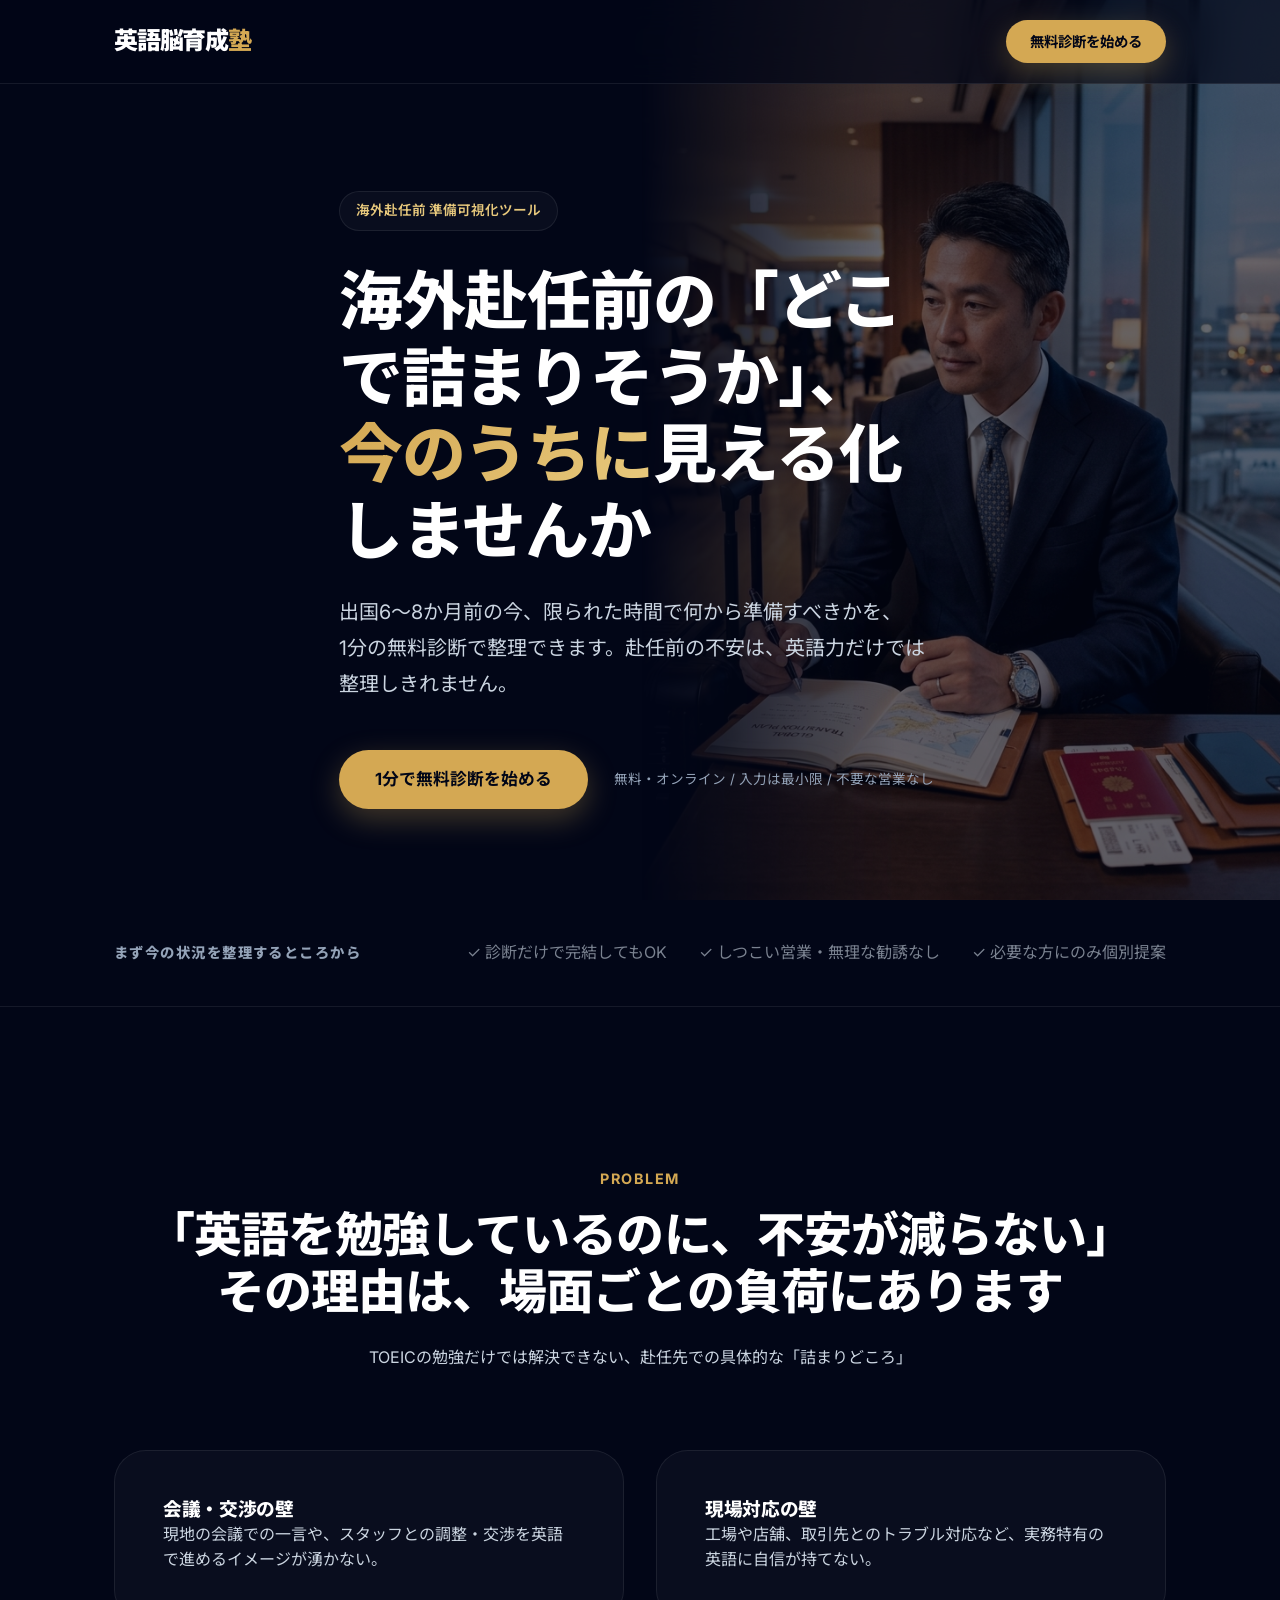
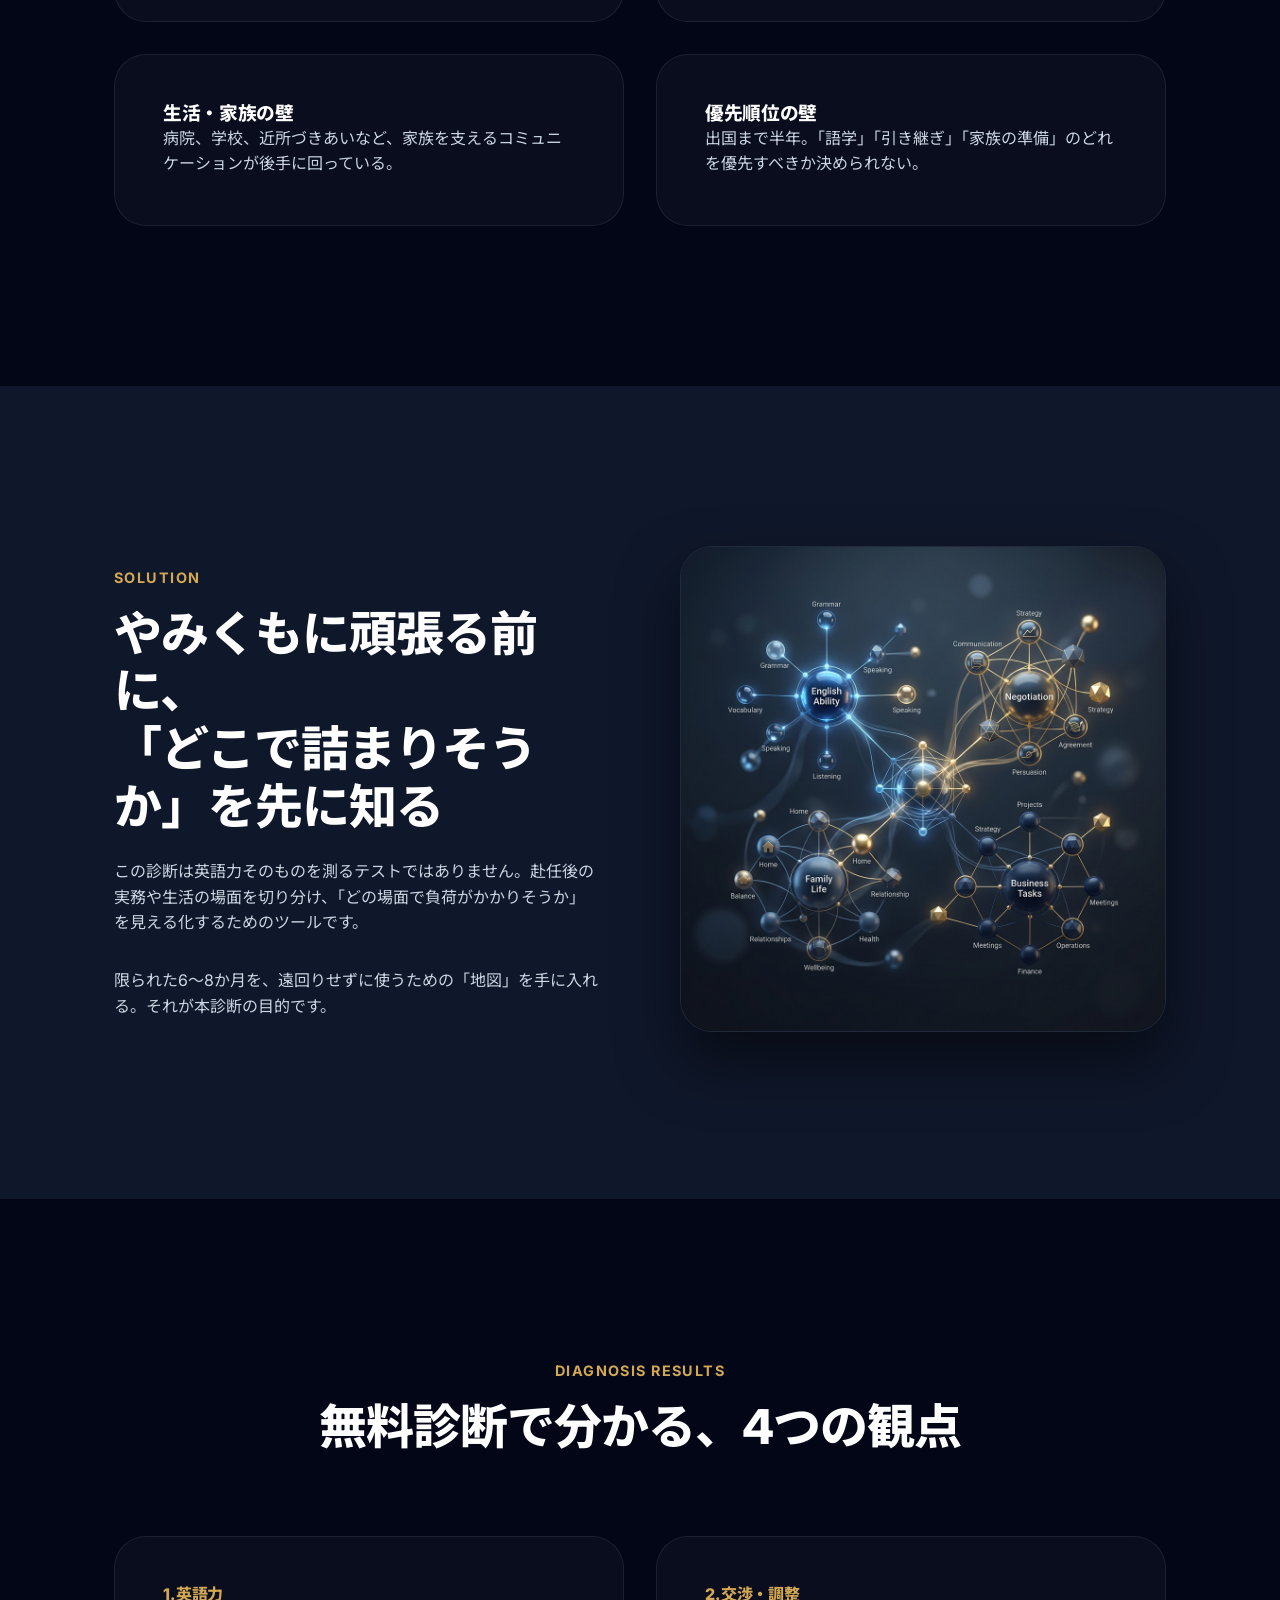
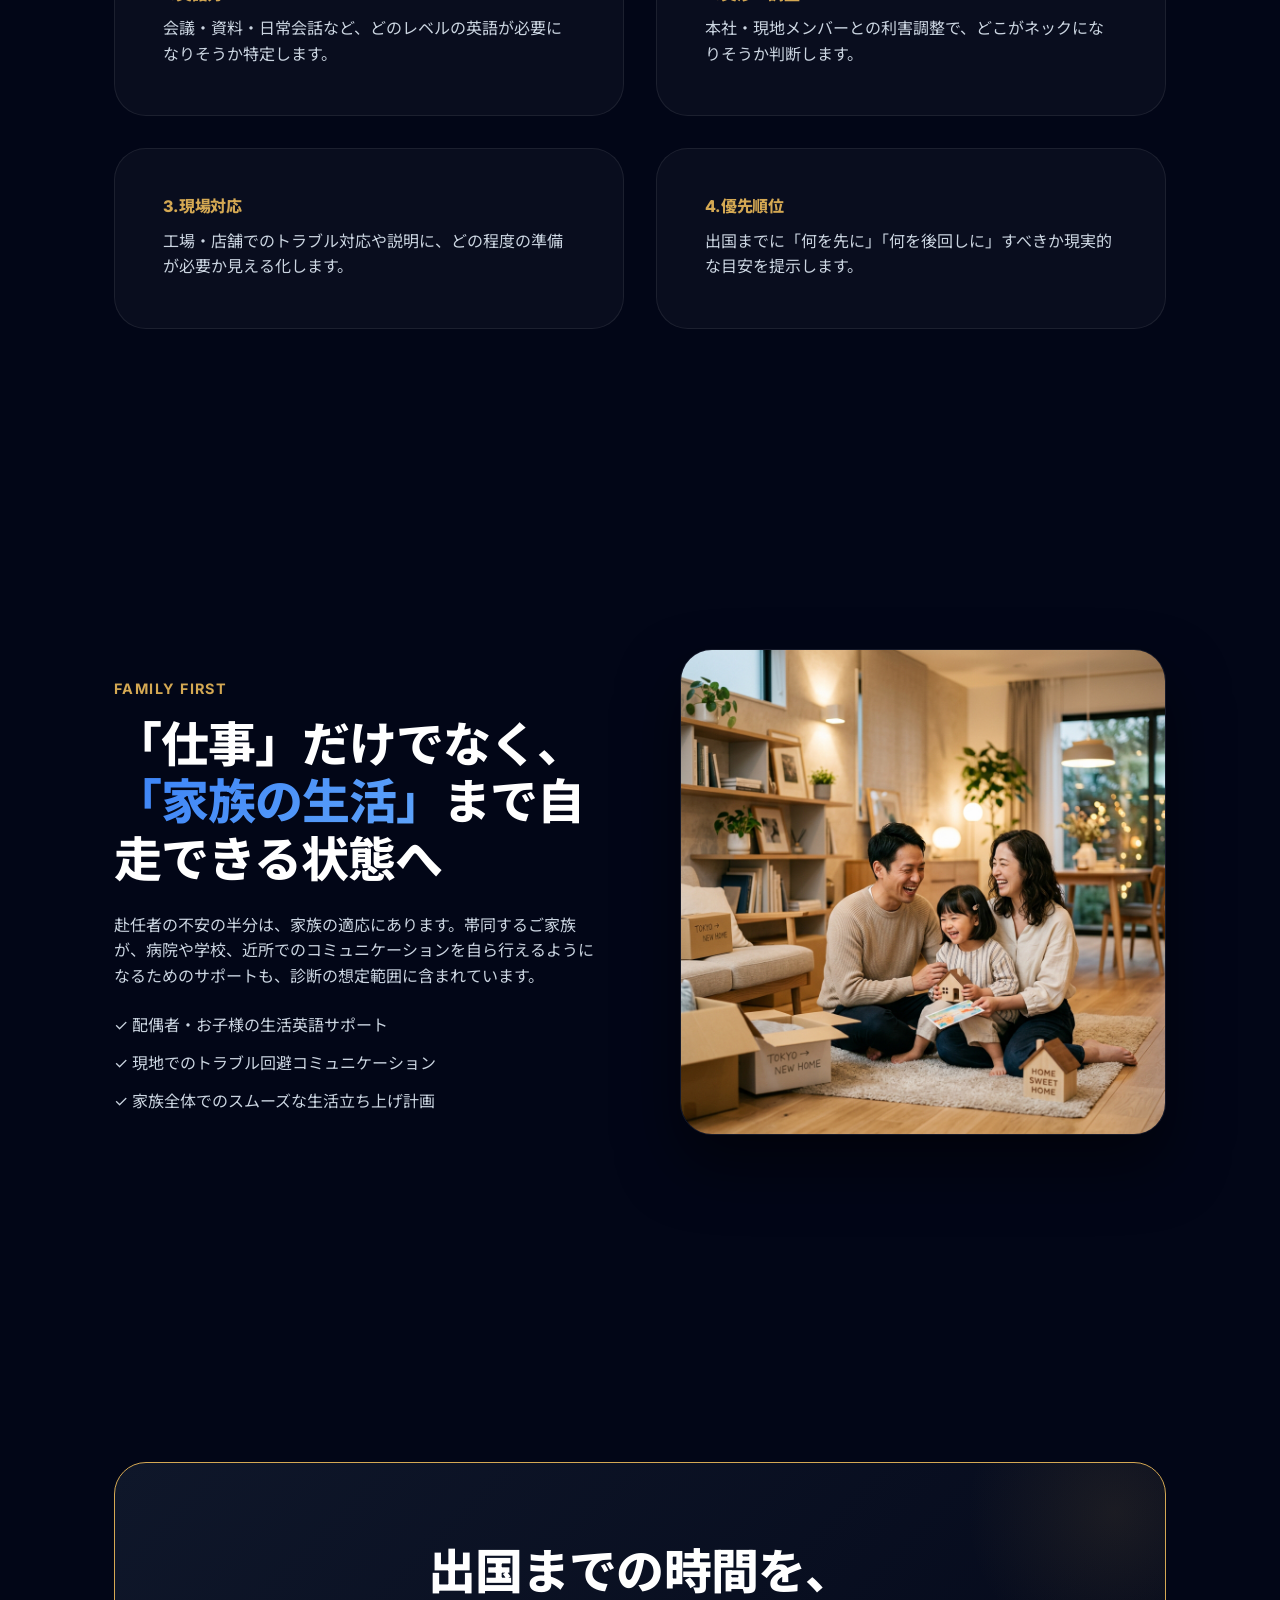
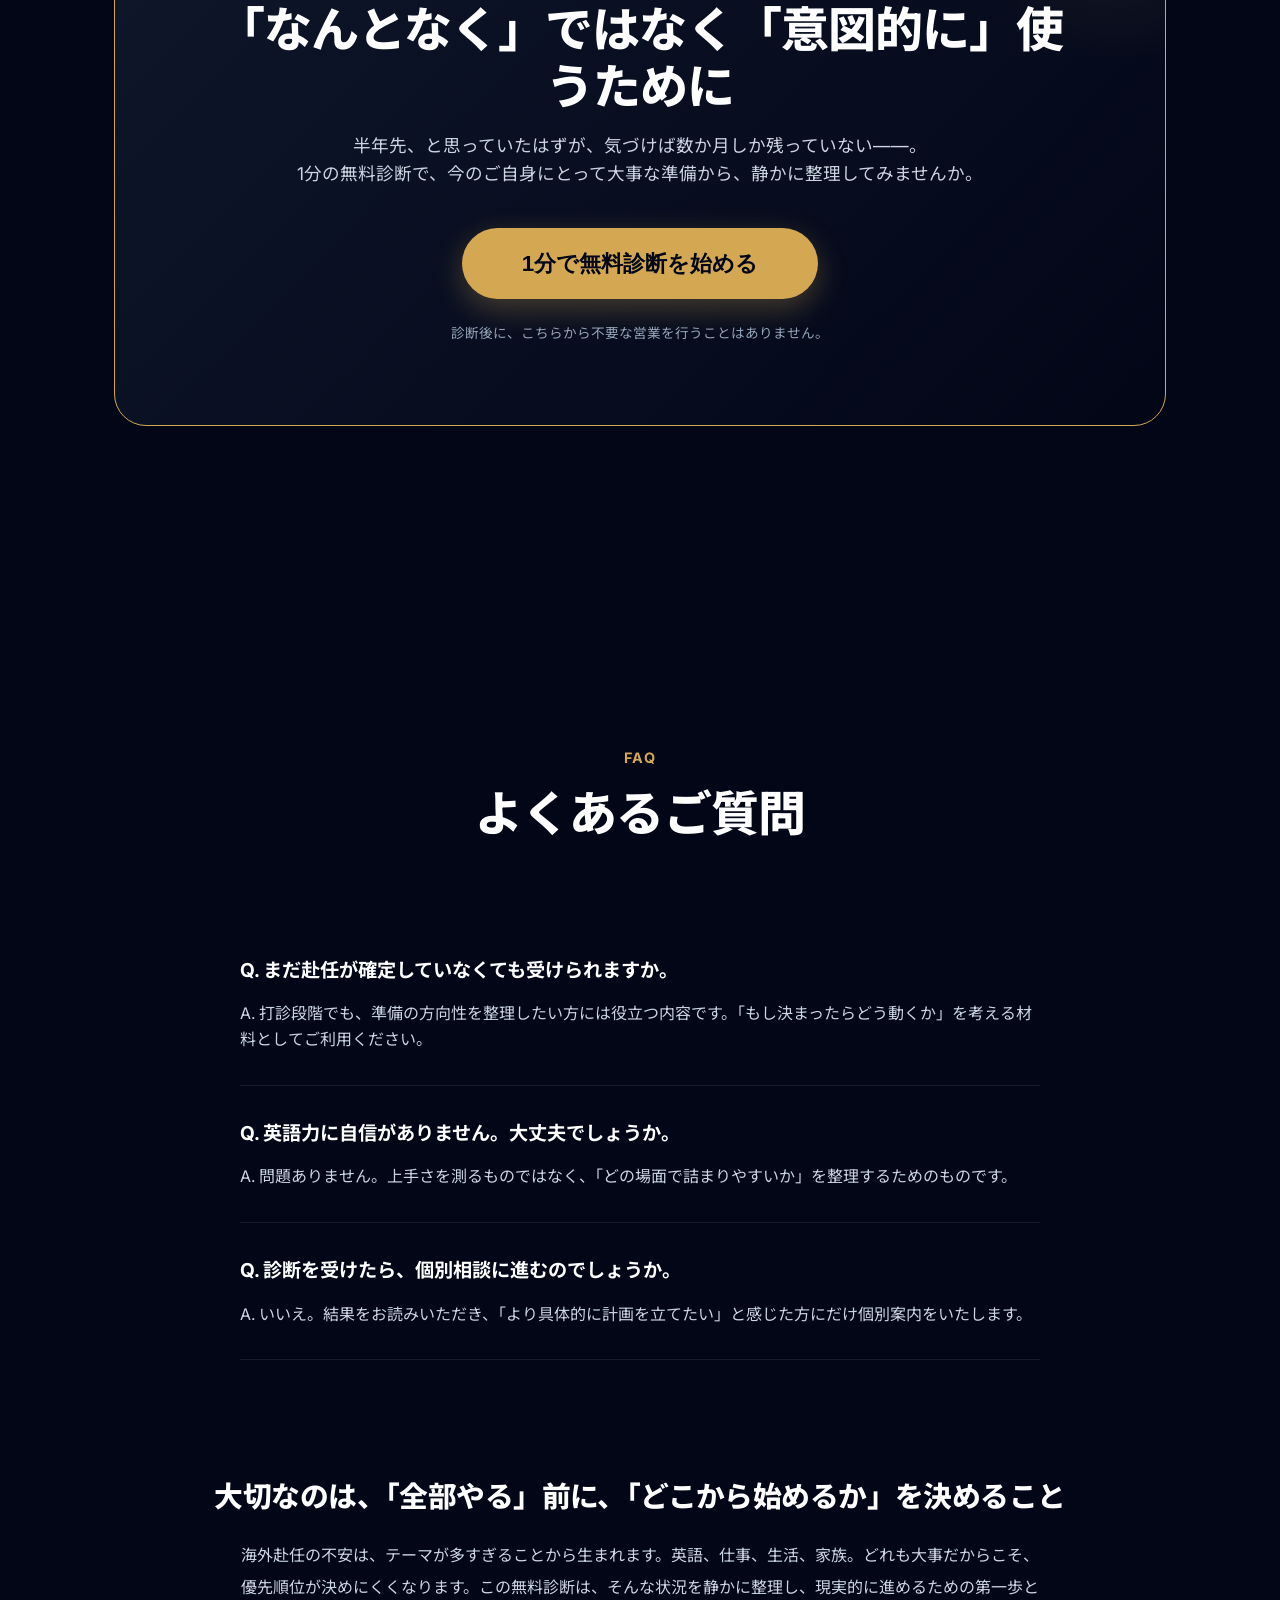
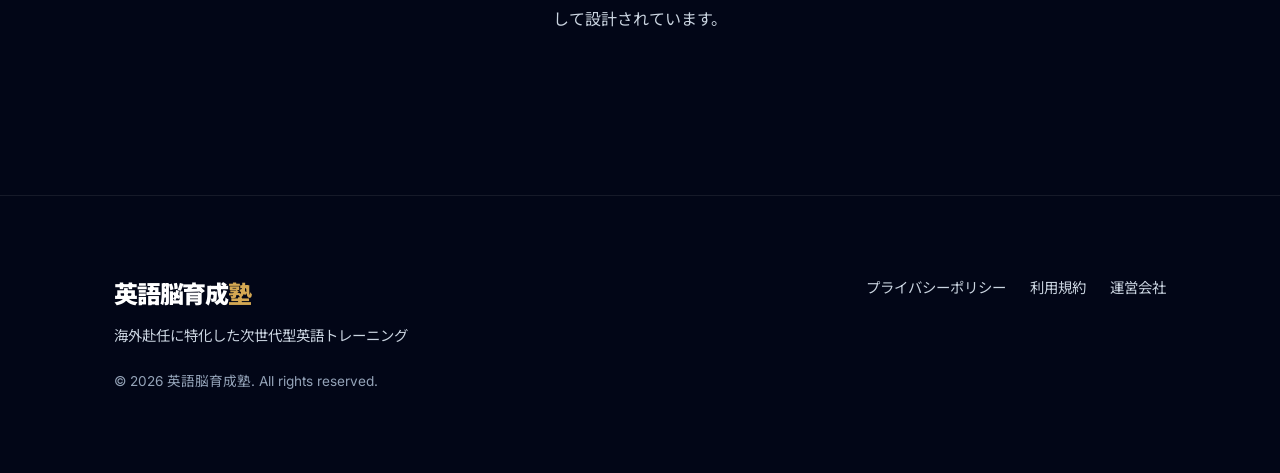
==== index.html @ 9801efca "v4.1.0: GAS URL更新 (index.html) — 2026-04-25" ====
<!DOCTYPE html>
<html lang="ja">
<head>
  <meta charset="UTF-8">
  <meta name="viewport" content="width=device-width, initial-scale=1.0">
  <title>海外赴任の「どこで詰まりそうか」を可視化する1分無料診断 | 英語脳育成塾</title>
  <meta name="description" content="海外赴任が決まったビジネスパーソンへ。出国6〜8か月前の今、限られた時間で何から準備すべきかを1分の無料診断で整理。英語力だけでなく、交渉・調整・現地生活の負荷を見える化。">
  <link rel="stylesheet" href="css/style.css">
  <link rel="icon" href="favicon.ico">

  <!-- reCAPTCHA Enterprise（Site key をここに入れる） -->
  <script src="https://www.google.com/recaptcha/enterprise.js?render=6Leu6cAsAAAAAHXDwif8T25Hd37y4_gokyMW6dgt"></script>
</head>
<body>

  <!-- Navigation -->
  <header>
    <div class="container nav-content">
      <a href="#" class="logo">英語脳育成<span>塾</span></a>
      <nav>
        <a href="#diagnosis" class="btn btn-primary" style="padding: 10px 24px; font-size: 0.9rem;">無料診断を始める</a>
      </nav>
    </div>
  </header>

  <!-- Hero Section -->
  <section class="hero">
    <div class="container hero-content animate-in">
      <span class="hero-badge">海外赴任前 準備可視化ツール</span>
      <h1 class="hero-title">
        海外赴任前の「どこで詰まりそうか」、<br>
        <span class="text-gradient">今のうちに</span>見える化しませんか
      </h1>
      <p class="hero-description">
        出国6〜8か月前の今、限られた時間で何から準備すべきかを、<br>
        1分の無料診断で整理できます。赴任前の不安は、英語力だけでは整理しきれません。
      </p>
      <div class="hero-cta">
        <a href="#diagnosis" class="btn btn-primary">1分で無料診断を始める</a>
        <span style="font-size: 0.85rem; color: var(--text-muted); margin-left: 10px;">
          無料・オンライン / 入力は最小限 / 不要な営業なし
        </span>
      </div>
    </div>
    <div class="hero-bg">
      <img src="img/hero-overseas.png" alt="海外赴任に備えるビジネスパーソン">
    </div>
  </section>

  <!-- Section: Trust -->
  <section class="trust animate-in" style="animation-delay: 0.4s;">
    <div class="container trust-inner">
      <h2 class="trust-title">まず今の状況を整理するところから</h2>
      <div class="trust-badges">
        <p>✓ 診断だけで完結してもOK</p>
        <p>✓ しつこい営業・無理な勧誘なし</p>
        <p>✓ 必要な方にのみ個別提案</p>
      </div>
    </div>
  </section>

  <!-- Section: Problems -->
  <section class="section" id="problem">
    <div class="container">
      <div class="section-header animate-in">
        <span class="section-label">Problem</span>
        <h2 class="section-title-large">「英語を勉強しているのに、不安が減らない」<br>その理由は、場面ごとの負荷にあります</h2>
        <p>TOEICの勉強だけでは解決できない、赴任先での具体的な「詰まりどころ」</p>
      </div>
      <div class="problem-grid">
        <div class="card animate-in">
          <h3>会議・交渉の壁</h3>
          <p>現地の会議での一言や、スタッフとの調整・交渉を英語で進めるイメージが湧かない。</p>
        </div>
        <div class="card animate-in" style="animation-delay: 0.1s;">
          <h3>現場対応の壁</h3>
          <p>工場や店舗、取引先とのトラブル対応など、実務特有の英語に自信が持てない。</p>
        </div>
        <div class="card animate-in" style="animation-delay: 0.2s;">
          <h3>生活・家族の壁</h3>
          <p>病院、学校、近所づきあいなど、家族を支えるコミュニケーションが後手に回っている。</p>
        </div>
        <div class="card animate-in" style="animation-delay: 0.3s;">
          <h3>優先順位の壁</h3>
          <p>出国まで半年。「語学」「引き継ぎ」「家族の準備」のどれを優先すべきか決められない。</p>
        </div>
      </div>
    </div>
  </section>

  <!-- Section: Solution -->
  <section class="section" style="background: var(--bg-secondary);">
    <div class="container feature-block">
      <div class="animate-in">
        <span class="section-label">Solution</span>
        <h2 class="section-title-large">やみくもに頑張る前に、<br>「どこで詰まりそうか」を先に知る</h2>
        <p style="margin-bottom: 32px;">
          この診断は英語力そのものを測るテストではありません。赴任後の実務や生活の場面を切り分け、「どの場面で負荷がかかりそうか」を見える化するためのツールです。
        </p>
        <p>
          限られた6〜8か月を、遠回りせずに使うための「地図」を手に入れる。それが本診断の目的です。
        </p>
      </div>
      <div class="feature-image animate-in">
        <img src="img/diagnosis-map.png" alt="準備の優先順位を可視化するマップ">
      </div>
    </div>
  </section>

  <!-- Section: Diagnosis Results Info -->
  <section class="section">
    <div class="container" style="text-align: center;">
      <div class="section-header">
        <span class="section-label">Diagnosis Results</span>
        <h2 class="section-title-large">無料診断で分かる、4つの観点</h2>
      </div>
      <div class="problem-grid" style="text-align: left;">
        <div class="card">
          <h4 style="color: var(--accent-gold); margin-bottom: 12px;">1. 英語力</h4>
          <p>会議・資料・日常会話など、どのレベルの英語が必要になりそうか特定します。</p>
        </div>
        <div class="card">
          <h4 style="color: var(--accent-gold); margin-bottom: 12px;">2. 交渉・調整</h4>
          <p>本社・現地メンバーとの利害調整で、どこがネックになりそうか判断します。</p>
        </div>
        <div class="card">
          <h4 style="color: var(--accent-gold); margin-bottom: 12px;">3. 現場対応</h4>
          <p>工場・店舗でのトラブル対応や説明に、どの程度の準備が必要か見える化します。</p>
        </div>
        <div class="card">
          <h4 style="color: var(--accent-gold); margin-bottom: 12px;">4. 優先順位</h4>
          <p>出国までに「何を先に」「何を後回しに」すべきか現実的な目安を提示します。</p>
        </div>
      </div>
    </div>
  </section>

  <!-- Section: Family Support -->
  <section class="section">
    <div class="container feature-block">
      <div class="feature-image animate-in" style="order: 2;">
        <img src="img/family-transition.png" alt="家族の生活立ち上げ支援">
      </div>
      <div class="animate-in" style="order: 1;">
        <span class="section-label">Family First</span>
        <h2 class="section-title-large">「仕事」だけでなく、<br><span class="text-blue-gradient">「家族の生活」</span>まで自走できる状態へ</h2>
        <p style="margin-bottom: 24px;">
          赴任者の不安の半分は、家族の適応にあります。帯同するご家族が、病院や学校、近所でのコミュニケーションを自ら行えるようになるためのサポートも、診断の想定範囲に含まれています。
        </p>
        <ul style="color: var(--text-secondary);">
          <li style="margin-bottom: 12px;">✓ 配偶者・お子様の生活英語サポート</li>
          <li style="margin-bottom: 12px;">✓ 現地でのトラブル回避コミュニケーション</li>
          <li>✓ 家族全体でのスムーズな生活立ち上げ計画</li>
        </ul>
      </div>
    </div>
  </section>

  <!-- Section: Interactive Teaser / Final CTA -->
  <section class="section" id="diagnosis">
    <div class="container">
      <div class="diagnosis-teaser animate-in">
        <h2 class="section-title-large" style="margin-bottom: 16px;">出国までの時間を、<br>「なんとなく」ではなく「意図的に」使うために</h2>
        <p style="font-size: 1.1rem; margin-bottom: 40px;">
          半年先、と思っていたはずが、気づけば数か月しか残っていない——。<br>
          1分の無料診断で、今のご自身にとって大事な準備から、静かに整理してみませんか。
        </p>
        <div id="diagnosis-quiz-container">
          <button id="start-diagnosis-btn" class="btn btn-primary btn-lg" style="font-size: 1.4rem; padding: 20px 60px;">1分で無料診断を始める</button>
        </div>
        <p style="margin-top: 24px; font-size: 0.85rem; color: var(--text-muted);">
          診断後に、こちらから不要な営業を行うことはありません。
        </p>
      </div>
    </div>
  </section>

  <!-- Section: FAQ & Mission -->
  <section class="section">
    <div class="container">
      <div class="section-header">
        <span class="section-label">FAQ</span>
        <h2 class="section-title-large">よくあるご質問</h2>
      </div>
      <div class="faq-list">
        <div class="faq-item">
          <div class="faq-question">Q. まだ赴任が確定していなくても受けられますか。</div>
          <p>A. 打診段階でも、準備の方向性を整理したい方には役立つ内容です。「もし決まったらどう動くか」を考える材料としてご利用ください。</p>
        </div>
        <div class="faq-item">
          <div class="faq-question">Q. 英語力に自信がありません。大丈夫でしょうか。</div>
          <p>A. 問題ありません。上手さを測るものではなく、「どの場面で詰まりやすいか」を整理するためのものです。</p>
        </div>
        <div class="faq-item">
          <div class="faq-question">Q. 診断を受けたら、個別相談に進むのでしょうか。</div>
          <p>A. いいえ。結果をお読みいただき、「より具体的に計画を立てたい」と感じた方にだけ個別案内をいたします。</p>
        </div>
      </div>

      <div style="margin-top: 120px; text-align: center;" class="animate-in">
        <h3 style="font-size: 1.8rem; margin-bottom: 24px;">大切なのは、「全部やる」前に、「どこから始めるか」を決めること</h3>
        <p style="max-width: 800px; margin: 0 auto; color: var(--text-secondary); line-height: 2;">
          海外赴任の不安は、テーマが多すぎることから生まれます。英語、仕事、生活、家族。どれも大事だからこそ、優先順位が決めにくくなります。この無料診断は、そんな状況を静かに整理し、現実的に進めるための第一歩として設計されています。
        </p>
      </div>
    </div>
  </section>
<!-- Footer -->
  <footer>
    <div class="container">
      <div class="footer-content">
        <div>
          <div class="logo">英語脳育成<span>塾</span></div>
          <p style="font-size: 0.9rem; margin-top: 10px;">海外赴任に特化した次世代型英語トレーニング</p>
        </div>
        <div style="text-align: right;">
          <ul style="display: flex; gap: 24px; font-size: 0.9rem; color: var(--text-secondary);">
            <li><a href="#">プライバシーポリシー</a></li>
            <li><a href="#">利用規約</a></li>
            <li><a href="#">運営会社</a></li>
          </ul>
        </div>
      </div>
      <div class="footer-meta">
        &copy; 2026 英語脳育成塾. All rights reserved.
      </div>
    </div>
  </footer>

  <!-- 診断用設定：ここでも Site key を同じ値で使う -->
  <script>
    window.DIAGNOSIS_CONFIG = {
      gasEndpoint: 'https://script.google.com/macros/s/AKfycbwdXodudJ22Ememqt9WgumRfo9WFPJdd5-WkAxko7IdPfI-c5zDpa9Epmqxk8ZIbyhD/exec',
      formSyncEnabled: false,
      siteKey: '6Leu6cAsAAAAAHXDwif8T25Hd37y4_gokyMW6dgt',
      recaptchaAction: 'submit_diagnosis'
    };
  </script>

  <script src="js/diagnosis.js"></script>
</body>
</html>
---- css/style.css ----
/* ============================================================
   英語脳育成塾 LP - 2026 Premium SaaS Design System
   ============================================================ */

@import url('https://fonts.googleapis.com/css2?family=Inter:wght@400;500;600;700;800&family=Noto+Sans+JP:wght@300;400;500;700;900&display=swap');

:root {
  /* Brand Palette */
  --slate-950: #020617;
  --slate-900: #0f172a;
  --slate-800: #1e293b;
  --slate-700: #334155;
  --slate-600: #475569;
  --slate-500: #64748b;
  --slate-400: #94a3b8;
  --slate-300: #cbd5e1;
  --slate-200: #e2e8f0;
  --slate-100: #f1f5f9;
  --slate-50: #f8fafc;

  --accent-gold: #d4a853;
  --accent-gold-light: #e8c97d;
  --accent-blue: #3b82f6;
  --accent-blue-hover: #2563eb;

  /* Semantic Colors */
  --bg-primary: var(--slate-950);
  --bg-secondary: var(--slate-900);
  --text-primary: #ffffff;
  --text-secondary: var(--slate-300);
  --text-muted: var(--slate-400);
  --border-subtle: rgba(255, 255, 255, 0.1);
  --glass-bg: rgba(255, 255, 255, 0.03);
  --glass-border: rgba(255, 255, 255, 0.08);

  /* Fonts */
  --font-sans: 'Inter', 'Noto Sans JP', sans-serif;

  /* Spacing & Radius */
  --section-padding: 160px;
  --container-max: 1100px;
  --radius-xl: 32px;
  --radius-lg: 16px;
  --radius-md: 8px;
}

/* Base Reset */
* {
  margin: 0;
  padding: 0;
  box-sizing: border-box;
}

html {
  scroll-behavior: smooth;
  font-size: 16px;
}

body {
  background-color: var(--bg-primary);
  color: var(--text-primary);
  font-family: var(--font-sans);
  line-height: 1.6;
  -webkit-font-smoothing: antialiased;
  overflow-x: hidden;
}

h1, h2, h3, h4 {
  line-height: 1.2;
  font-weight: 800;
  letter-spacing: -0.02em;
}

p {
  color: var(--text-secondary);
}

a {
  text-decoration: none;
  color: inherit;
  transition: all 0.3s ease;
}

ul {
  list-style: none;
}

/* Layout */
.container {
  max-width: var(--container-max);
  margin: 0 auto;
  padding: 0 24px;
}

.section {
  padding: var(--section-padding) 0;
}

/* Typography Helpers */
.text-gradient {
  background: linear-gradient(135deg, var(--accent-gold) 0%, var(--accent-gold-light) 100%);
  -webkit-background-clip: text;
  -webkit-text-fill-color: transparent;
}

.text-blue-gradient {
  background: linear-gradient(135deg, var(--accent-blue) 0%, #60a5fa 100%);
  -webkit-background-clip: text;
  -webkit-text-fill-color: transparent;
}

/* Button Component */
.btn {
  display: inline-flex;
  align-items: center;
  justify-content: center;
  padding: 16px 36px;
  border-radius: 50px;
  font-weight: 700;
  font-size: 1.05rem;
  cursor: pointer;
  border: none;
  transition: all 0.4s cubic-bezier(0.16, 1, 0.3, 1);
}

.btn-primary {
  background: var(--accent-gold);
  color: var(--slate-950);
  box-shadow: 0 10px 30px rgba(212, 168, 83, 0.3);
}

.btn-primary:hover {
  background: var(--accent-gold-light);
  transform: translateY(-2px);
  box-shadow: 0 15px 40px rgba(212, 168, 83, 0.4);
}

.btn-outline {
  background: transparent;
  border: 1px solid var(--glass-border);
  color: var(--text-primary);
}

.btn-outline:hover {
  background: var(--glass-bg);
  border-color: var(--slate-400);
}

/* Header/Nav */
header {
  position: fixed;
  top: 0;
  left: 0;
  right: 0;
  z-index: 1000;
  padding: 20px 0;
  backdrop-filter: blur(20px);
  background: rgba(2, 6, 23, 0.7);
  border-bottom: 1px solid var(--glass-border);
}

.nav-content {
  display: flex;
  justify-content: space-between;
  align-items: center;
}

.logo {
  font-weight: 900;
  font-size: 1.5rem;
  letter-spacing: -0.05em;
}

.logo span {
  color: var(--accent-gold);
}

/* Hero Section */
.hero {
  min-height: 100vh;
  display: flex;
  align-items: center;
  position: relative;
  overflow: hidden;
  padding-top: 100px;
}

.hero-bg {
  position: absolute;
  top: 0;
  right: 0;
  width: 50%;
  height: 100%;
  z-index: -1;
  mask-image: linear-gradient(to left, black 60%, transparent);
}

.hero-bg img {
  width: 100%;
  height: 100%;
  object-fit: cover;
  opacity: 0.4;
}

.hero-content {
  max-width: 650px;
}

.hero-badge {
  display: inline-block;
  background: var(--glass-bg);
  border: 1px solid var(--glass-border);
  padding: 8px 16px;
  border-radius: 50px;
  font-size: 0.85rem;
  font-weight: 600;
  margin-bottom: 32px;
  color: var(--accent-gold-light);
}

.hero-title {
  font-size: 4rem;
  margin-bottom: 24px;
}

.hero-description {
  font-size: 1.25rem;
  margin-bottom: 48px;
  line-height: 1.8;
}

.hero-cta {
  display: flex;
  gap: 16px;
  align-items: center;
}

/* Trust Section */
.trust {
  padding: 40px 0;
  border-bottom: 1px solid var(--glass-border);
}

.trust-inner {
  display: flex;
  justify-content: space-between;
  align-items: center;
  gap: 40px;
}

.trust-title {
  font-size: 0.9rem;
  color: var(--text-muted);
  text-transform: uppercase;
  letter-spacing: 0.1em;
  white-space: nowrap;
}

.trust-badges {
  display: flex;
  gap: 32px;
  opacity: 0.6;
}

/* Section Common Styles */
.section-header {
  text-align: center;
  margin-bottom: 80px;
}

.section-label {
  display: block;
  font-size: 0.9rem;
  font-weight: 700;
  color: var(--accent-gold);
  margin-bottom: 16px;
  text-transform: uppercase;
  letter-spacing: 0.1em;
}

.section-title-large {
  font-size: 3rem;
  margin-bottom: 24px;
}

/* Problem Section */
.problem-grid {
  display: grid;
  grid-template-columns: repeat(2, 1fr);
  gap: 32px;
}

.card {
  background: var(--glass-bg);
  border: 1px solid var(--glass-border);
  padding: 48px;
  border-radius: var(--radius-xl);
  transition: all 0.3s ease;
}

.card:hover {
  background: rgba(255, 255, 255, 0.05);
  border-color: var(--slate-600);
}

/* Feature Image & Layout */
.feature-block {
  display: grid;
  grid-template-columns: repeat(2, 1fr);
  gap: 80px;
  align-items: center;
}

.feature-image img {
  width: 100%;
  border-radius: var(--radius-xl);
  box-shadow: 0 30px 60px rgba(0,0,0,0.5);
  border: 1px solid var(--glass-border);
}

/* Diagnosis UI */
.diagnosis-teaser {
  background: linear-gradient(135deg, var(--bg-secondary) 0%, var(--bg-primary) 100%);
  border-radius: var(--radius-xl);
  padding: 80px;
  text-align: center;
  border: 1px solid var(--accent-gold);
  position: relative;
  overflow: hidden;
}

.diagnosis-teaser::before {
  content: '';
  position: absolute;
  top: -100px;
  right: -100px;
  width: 300px;
  height: 300px;
  background: radial-gradient(circle, var(--accent-gold) 0%, transparent 70%);
  opacity: 0.1;
}

/* FAQ */
.faq-list {
  max-width: 800px;
  margin: 0 auto;
}

.faq-item {
  border-bottom: 1px solid var(--glass-border);
  padding: 32px 0;
}

.faq-question {
  font-size: 1.2rem;
  font-weight: 700;
  margin-bottom: 16px;
}

/* Footer */
footer {
  padding: 80px 0;
  background: var(--slate-950);
  border-top: 1px solid var(--glass-border);
}

.footer-content {
  display: flex;
  justify-content: space-between;
  align-items: flex-start;
}

.footer-meta {
  font-size: 0.85rem;
  color: var(--text-muted);
  margin-top: 24px;
}

/* Responsive */
@media (max-width: 768px) {
  .hero-title { font-size: 2.5rem; }
  .feature-block, .problem-grid { grid-template-columns: 1fr; }
  .hero-bg { width: 100%; mask-image: linear-gradient(to bottom, black 60%, transparent); opacity: 0.6; }
  .section { padding: 80px 0; }
}

/* Animations */
@keyframes fadeInUp {
  from { opacity: 0; transform: translateY(20px); }
  to { opacity: 1; transform: translateY(0); }
}

.animate-in {
  animation: fadeInUp 0.8s cubic-bezier(0.16, 1, 0.3, 1) both;
}


/* =========================================================================
   診断ウィジェット スタイル
   ========================================================================= */

/* --- 共通カードベース --- */
.diagnosis-question-card,
.diagnosis-lead-card,
.diagnosis-result-card {
  background: var(--glass-bg, rgba(255,255,255,0.04));
  border: 1px solid var(--glass-border, rgba(255,255,255,0.1));
  border-radius: 24px;
  padding: 40px 36px;
  max-width: 640px;
  margin: 0 auto;
  backdrop-filter: blur(12px);
}

/* --- 進捗インジケーター --- */
.diagnosis-progress {
  font-size: 0.85rem;
  color: var(--text-muted, #94a3b8);
  letter-spacing: 0.05em;
  text-align: center;
  margin-bottom: 12px;
}

/* --- 設問タイトル --- */
.diagnosis-question-title {
  font-size: 1.3rem;
  font-weight: 700;
  color: var(--text-primary, #f8fafc);
  text-align: center;
  margin-bottom: 12px;
  line-height: 1.5;
}

/* --- 注意書き --- */
.diagnosis-note {
  font-size: 0.8rem;
  color: var(--text-muted, #94a3b8);
  text-align: center;
  margin-bottom: 28px;
  line-height: 1.6;
}

/* --- 選択肢コンテナ --- */
.diagnosis-options {
  display: flex;
  flex-direction: column;
  gap: 12px;
  margin-bottom: 28px;
}

/* --- 選択肢ボタン --- */
.diagnosis-option {
  display: block;
  width: 100%;
  padding: 16px 20px;
  background: rgba(255, 255, 255, 0.04);
  border: 1px solid rgba(255, 255, 255, 0.12);
  border-radius: 14px;
  color: var(--text-primary, #f8fafc);
  font-size: 1rem;
  font-weight: 500;
  text-align: left;
  cursor: pointer;
  transition: background 0.2s ease, border-color 0.2s ease, transform 0.15s ease;
  line-height: 1.5;
  font-family: inherit;
  box-sizing: border-box;
}

.diagnosis-option:hover {
  background: rgba(255, 255, 255, 0.09);
  border-color: rgba(255, 255, 255, 0.25);
  transform: translateY(-1px);
}

.diagnosis-option.active {
  background: rgba(212, 175, 95, 0.15);
  border-color: var(--accent-gold, #d4af5f);
  color: var(--accent-gold, #d4af5f);
}

.diagnosis-option-label {
  pointer-events: none;
}

/* --- ナビゲーション（戻る/次へ） --- */
.diagnosis-nav {
  display: flex;
  justify-content: space-between;
  align-items: center;
  gap: 12px;
  margin-top: 8px;
}

/* --- ステータスメッセージ --- */
.diagnosis-status {
  font-size: 0.9rem;
  text-align: center;
  margin: 8px 0;
  min-height: 1.4em;
  line-height: 1.4;
}

.diagnosis-status.is-error {
  color: #f87171;
}

.diagnosis-status.is-info {
  color: #94a3b8;
}

/* --- リードフォーム --- */
.diagnosis-lead-form {
  margin-top: 24px;
}

.diagnosis-lead-form .form-group {
  margin-bottom: 20px;
}

.diagnosis-lead-form label {
  display: block;
  font-size: 0.9rem;
  font-weight: 600;
  color: var(--text-secondary, #cbd5e1);
  margin-bottom: 8px;
}

.diagnosis-lead-form input[type="text"],
.diagnosis-lead-form input[type="email"] {
  width: 100%;
  padding: 14px 16px;
  background: rgba(255, 255, 255, 0.06);
  border: 1px solid rgba(255, 255, 255, 0.15);
  border-radius: 12px;
  color: var(--text-primary, #f8fafc);
  font-size: 1rem;
  font-family: inherit;
  transition: border-color 0.2s ease;
  box-sizing: border-box;
}

.diagnosis-lead-form input[type="text"]:focus,
.diagnosis-lead-form input[type="email"]:focus {
  outline: none;
  border-color: var(--accent-gold, #d4af5f);
}

.diagnosis-lead-form .required {
  color: #f87171;
  margin-left: 4px;
}

.input-hint {
  font-size: 0.8rem;
  color: var(--text-muted, #94a3b8);
  margin-top: 6px;
}

.checkbox-label {
  display: flex;
  align-items: center;
  gap: 10px;
  font-size: 0.9rem;
  color: var(--text-secondary, #cbd5e1);
  cursor: pointer;
}

.diagnosis-privacy-note {
  font-size: 0.75rem;
  color: var(--text-muted, #94a3b8);
  text-align: center;
  margin-top: 16px;
}

/* --- 診断結果 --- */
.diagnosis-result-card {
  text-align: center;
}

.diagnosis-result-rank {
  font-size: 1.1rem;
  font-weight: 700;
  color: var(--accent-gold, #d4af5f);
  margin-bottom: 12px;
}

.diagnosis-result-score {
  font-size: 0.9rem;
  color: var(--text-muted, #94a3b8);
  margin-bottom: 24px;
}

.diagnosis-result-body {
  background: rgba(255, 255, 255, 0.04);
  border: 1px solid rgba(255, 255, 255, 0.1);
  border-radius: 14px;
  padding: 20px 24px;
  text-align: left;
  margin-bottom: 16px;
}

.diagnosis-result-body h4 {
  font-size: 0.9rem;
  font-weight: 700;
  color: var(--text-secondary, #cbd5e1);
  margin-bottom: 8px;
}

.diagnosis-result-body p {
  font-size: 0.95rem;
  color: var(--text-primary, #f8fafc);
  line-height: 1.7;
}

/* --- レスポンシブ（スマホ） --- */
@media (max-width: 640px) {
  .diagnosis-question-card,
  .diagnosis-lead-card,
  .diagnosis-result-card {
    padding: 28px 20px;
  }

  .diagnosis-question-title {
    font-size: 1.1rem;
  }

  .diagnosis-option {
    font-size: 0.95rem;
    padding: 14px 16px;
  }

  .diagnosis-nav {
    flex-direction: column-reverse;
  }

  .diagnosis-nav .btn {
    width: 100%;
    text-align: center;
  }
}


/* =========================================================================
   予約セクション・事前カルテ スタイル
   ========================================================================= */

/* ── CTA セクション全体 ── */
.booking-cta-section {
  background: linear-gradient(180deg, var(--bg-primary, #0a0f1e) 0%, var(--bg-secondary, #0f1929) 100%);
}

/* ── テキストグラデーション（ゴールド） ── */
.text-gold-gradient {
  background: linear-gradient(135deg, #d4af5f 0%, #f0d080 50%, #d4af5f 100%);
  -webkit-background-clip: text;
  -webkit-text-fill-color: transparent;
  background-clip: text;
}

/* ── セクション説明文 ── */
.section-desc {
  font-size: 1.05rem;
  color: var(--text-secondary, #cbd5e1);
  line-height: 1.8;
  max-width: 680px;
  margin: 0 auto;
  text-align: center;
}

/* ── バリューカードグリッド ── */
.booking-value-grid {
  display: grid;
  grid-template-columns: repeat(3, 1fr);
  gap: 20px;
  margin: 48px 0;
}

@media (max-width: 768px) {
  .booking-value-grid { grid-template-columns: 1fr; }
}

.booking-value-card {
  background: var(--glass-bg, rgba(255,255,255,0.04));
  border: 1px solid var(--glass-border, rgba(255,255,255,0.1));
  border-radius: 20px;
  padding: 28px 24px;
  text-align: center;
  transition: transform 0.2s ease, border-color 0.2s ease;
}

.booking-value-card:hover {
  transform: translateY(-4px);
  border-color: rgba(212, 175, 95, 0.3);
}

.booking-value-icon {
  font-size: 2rem;
  margin-bottom: 14px;
}

.booking-value-card h4 {
  font-size: 1rem;
  font-weight: 700;
  color: var(--text-primary, #f8fafc);
  margin-bottom: 8px;
}

.booking-value-card p {
  font-size: 0.875rem;
  color: var(--text-secondary, #cbd5e1);
  line-height: 1.6;
}

/* ── フロー全体 ── */
.booking-flow {
  max-width: 780px;
  margin: 0 auto;
}

/* ── 各ステップ ── */
.booking-step {
  background: var(--glass-bg, rgba(255,255,255,0.04));
  border: 1px solid var(--glass-border, rgba(255,255,255,0.1));
  border-radius: 24px;
  padding: 40px 40px;
  margin-bottom: 24px;
}

@media (max-width: 640px) {
  .booking-step { padding: 28px 20px; }
}

.booking-step-header {
  margin-bottom: 32px;
}

.booking-step-badge {
  display: inline-block;
  background: rgba(212, 175, 95, 0.15);
  border: 1px solid rgba(212, 175, 95, 0.4);
  color: #d4af5f;
  font-size: 0.75rem;
  font-weight: 700;
  letter-spacing: 0.1em;
  padding: 4px 12px;
  border-radius: 999px;
  margin-bottom: 12px;
}

.booking-step-badge--done {
  background: rgba(74, 222, 128, 0.1);
  border-color: rgba(74, 222, 128, 0.4);
  color: #4ade80;
  margin-right: 8px;
}

.booking-step-header h3 {
  font-size: 1.3rem;
  font-weight: 700;
  color: var(--text-primary, #f8fafc);
  margin-bottom: 8px;
}

.booking-step-note {
  font-size: 0.875rem;
  color: var(--text-secondary, #cbd5e1);
  line-height: 1.6;
}

/* ── 事前カルテフォーム ── */
.karte-form {
  display: flex;
  flex-direction: column;
  gap: 28px;
}

.karte-section-label {
  font-size: 0.8rem;
  font-weight: 700;
  letter-spacing: 0.08em;
  color: var(--text-muted, #94a3b8);
  text-transform: uppercase;
  margin-bottom: -12px;
}

/* 基本情報3列 */
.karte-row-3 {
  display: grid;
  grid-template-columns: 1fr 1fr 2fr;
  gap: 16px;
}

@media (max-width: 640px) {
  .karte-row-3 { grid-template-columns: 1fr; }
}

.karte-form .form-group {
  display: flex;
  flex-direction: column;
  gap: 6px;
}

.karte-form label {
  font-size: 0.875rem;
  font-weight: 600;
  color: var(--text-secondary, #cbd5e1);
}

.karte-form input[type="text"],
.karte-form input[type="email"],
.karte-form textarea {
  width: 100%;
  padding: 13px 16px;
  background: rgba(255,255,255,0.06);
  border: 1px solid rgba(255,255,255,0.15);
  border-radius: 12px;
  color: var(--text-primary, #f8fafc);
  font-size: 0.95rem;
  font-family: inherit;
  line-height: 1.5;
  transition: border-color 0.2s ease;
  box-sizing: border-box;
  resize: vertical;
}

.karte-form input[type="text"]:focus,
.karte-form input[type="email"]:focus,
.karte-form textarea:focus {
  outline: none;
  border-color: var(--accent-gold, #d4af5f);
}

.karte-form input::placeholder,
.karte-form textarea::placeholder {
  color: rgba(148, 163, 184, 0.5);
}

/* 設問ブロック */
.karte-question {
  display: flex;
  flex-direction: column;
  gap: 14px;
}

.karte-q-header {
  display: flex;
  flex-direction: column;
  gap: 6px;
}

.karte-q-num {
  font-size: 0.75rem;
  font-weight: 700;
  letter-spacing: 0.08em;
  color: #d4af5f;
}

.karte-q-text {
  font-size: 1rem;
  font-weight: 600;
  color: var(--text-primary, #f8fafc);
  line-height: 1.5;
}

/* ラジオボタングループ */
.karte-radio-group {
  display: flex;
  flex-wrap: wrap;
  gap: 10px;
}

.karte-radio-label {
  display: flex;
  align-items: center;
  gap: 8px;
  padding: 10px 18px;
  background: rgba(255,255,255,0.04);
  border: 1px solid rgba(255,255,255,0.12);
  border-radius: 999px;
  color: var(--text-secondary, #cbd5e1);
  font-size: 0.9rem;
  cursor: pointer;
  transition: background 0.2s ease, border-color 0.2s ease, color 0.2s ease;
  user-select: none;
}

.karte-radio-label:hover {
  background: rgba(255,255,255,0.08);
  border-color: rgba(255,255,255,0.25);
}

.karte-radio-label input[type="radio"] {
  accent-color: #d4af5f;
  width: 16px;
  height: 16px;
  flex-shrink: 0;
}

.karte-radio-label:has(input:checked) {
  background: rgba(212, 175, 95, 0.12);
  border-color: #d4af5f;
  color: #d4af5f;
}

/* 送信行 */
.karte-submit-row {
  display: flex;
  justify-content: center;
  padding-top: 8px;
}

/* ── カレンダー埋め込み ── */
.calendar-embed-wrapper {
  margin-top: 24px;
  border-radius: 16px;
  overflow: hidden;
}

/* 設定前のプレースホルダー */
.calendar-placeholder {
  background: rgba(255,255,255,0.03);
  border: 1px dashed rgba(255,255,255,0.2);
  border-radius: 16px;
  padding: 60px 24px;
  text-align: center;
}

.calendar-placeholder-inner {
  max-width: 400px;
  margin: 0 auto;
}

.calendar-placeholder-icon {
  font-size: 3rem;
  margin-bottom: 16px;
}

.calendar-placeholder-title {
  font-size: 1.1rem;
  font-weight: 700;
  color: var(--text-primary, #f8fafc);
  margin-bottom: 10px;
}

.calendar-placeholder-note {
  font-size: 0.875rem;
  color: var(--text-secondary, #cbd5e1);
  line-height: 1.6;
  margin-bottom: 20px;
}

/* ── LP診断結果後のCTAリンク ── */
.consult-cta-inline {
  display: block;
  margin-top: 20px;
  padding: 14px 24px;
  background: linear-gradient(135deg, rgba(212,175,95,0.15), rgba(212,175,95,0.08));
  border: 1px solid rgba(212,175,95,0.4);
  border-radius: 14px;
  text-align: center;
  color: #d4af5f;
  font-size: 0.95rem;
  font-weight: 600;
  text-decoration: none;
  cursor: pointer;
  transition: background 0.2s ease, transform 0.15s ease;
}

.consult-cta-inline:hover {
  background: linear-gradient(135deg, rgba(212,175,95,0.25), rgba(212,175,95,0.15));
  transform: translateY(-2px);
}

/* ── ナビゲーションの「無料相談」リンク ── */
.nav-cta-link {
  display: inline-flex;
  align-items: center;
  gap: 6px;
  padding: 8px 20px;
  background: rgba(212,175,95,0.12);
  border: 1px solid rgba(212,175,95,0.4);
  border-radius: 999px;
  color: #d4af5f;
  font-size: 0.875rem;
  font-weight: 700;
  text-decoration: none;
  transition: background 0.2s ease;
}

.nav-cta-link:hover {
  background: rgba(212,175,95,0.22);
}


/* =========================================================================
   診断結果画面 強化スタイル
   ========================================================================= */

/* ランクバッジ */
.result-rank-badge {
  display: flex;
  align-items: center;
  justify-content: center;
  gap: 10px;
  width: fit-content;
  margin: 0 auto 14px;
  padding: 10px 28px;
  border: 2px solid;
  border-radius: 999px;
}
.result-rank-letter {
  font-size: 2rem;
  font-weight: 900;
  line-height: 1;
}
.result-rank-label {
  font-size: 0.8rem;
  font-weight: 700;
  letter-spacing: 0.1em;
  color: var(--text-secondary, #cbd5e1);
}

/* 緊急度ラベル */
.result-urgency-label {
  text-align: center;
  font-size: 0.85rem;
  font-weight: 700;
  color: var(--text-secondary, #cbd5e1);
  margin-bottom: 16px;
  letter-spacing: 0.04em;
}

/* メインタイトル（結果） */
.result-main-title {
  font-size: 1.15rem !important;
  margin-bottom: 20px !important;
}

/* 診断解説ボックス */
.result-message-box {
  background: rgba(255,255,255,0.03);
  border-left: 3px solid var(--accent-gold, #d4af5f);
  border-radius: 0 12px 12px 0;
  padding: 16px 20px;
  margin-bottom: 20px;
}
.result-message-box p {
  font-size: 0.9rem;
  color: var(--text-secondary, #cbd5e1);
  line-height: 1.75;
}

/* メール確認 CTA ブロック */
.result-email-cta {
  background: rgba(212,175,95,0.06);
  border: 1px solid rgba(212,175,95,0.2);
  border-radius: 16px;
  padding: 28px 24px;
  text-align: center;
  margin-top: 24px;
}
.result-email-cta-icon {
  font-size: 2rem;
  margin-bottom: 10px;
}
.result-email-cta-title {
  font-size: 1.05rem;
  font-weight: 700;
  color: var(--text-primary, #f8fafc);
  margin-bottom: 10px;
}
.result-email-cta-body {
  font-size: 0.9rem;
  color: var(--text-secondary, #cbd5e1);
  line-height: 1.7;
  margin-bottom: 10px;
}
.result-email-cta-body strong {
  color: var(--text-primary, #f8fafc);
}
.result-email-cta-note {
  font-size: 0.78rem;
  color: var(--text-muted, #64748b);
}

/* もう一度ボタン（テキストのみ） */
.btn-text-subtle {
  background: none;
  border: none;
  color: var(--text-muted, #64748b);
  font-size: 0.82rem;
  cursor: pointer;
  padding: 8px 16px;
  text-decoration: underline;
  font-family: inherit;
  transition: color 0.2s;
}
.btn-text-subtle:hover { color: var(--text-secondary, #94a3b8); }

/* 診断ネクストステップ（旧スタイル互換） */
.diagnosis-next-step {
  background: rgba(212,175,95,0.05);
  border: 1px solid rgba(212,175,95,0.15);
  border-radius: 14px;
  padding: 20px 20px;
  text-align: center;
  margin-top: 20px;
}
.diagnosis-next-step-title {
  font-size: 1rem;
  font-weight: 700;
  color: var(--text-primary, #f8fafc);
  margin-bottom: 8px;
}
.diagnosis-next-step-body {
  font-size: 0.875rem;
  color: var(--text-secondary, #cbd5e1);
  line-height: 1.7;
}

/* ============================================================
   Google Meet 固定セッション形式表示  v2.1.0 2026-04-25
   ============================================================ */
.session-type-fixed {
  display: flex;
  align-items: flex-start;
  gap: 10px;
  background: #f0f7ff;
  border: 2px solid #4285f4;
  border-radius: 10px;
  padding: 14px 18px;
  margin-top: 6px;
}
.session-icon {
  font-size: 1.4rem;
  flex-shrink: 0;
}
.session-type-fixed strong {
  display: block;
  font-size: 1rem;
  color: #1a73e8;
  margin-bottom: 4px;
}
.session-note {
  margin: 0;
  font-size: 0.85rem;
  color: #555;
}

/* ============================================================
   STEP2 詳細アンケート（step2.html）専用スタイル
   v1.0.0  2026-04-25  初版追加
   - 4問ワンステップ表示フォーム
   - プログレスバー
   - カード型選択肢（アイコン付き）
   - 完了画面
   ============================================================ */

/* ヘッダー */
.s2-header {
  position: sticky;
  top: 0;
  z-index: 100;
  background: var(--slate-900);
  border-bottom: 1px solid var(--border-subtle);
  padding: 14px 24px;
}
.s2-header__inner {
  max-width: 720px;
  margin: 0 auto;
  display: flex;
  align-items: center;
  justify-content: space-between;
}
.s2-header__brand {
  font-weight: 700;
  font-size: 1rem;
  color: var(--accent-gold);
}
.s2-header__tag {
  font-size: 0.78rem;
  color: var(--slate-400);
  background: var(--slate-800);
  padding: 4px 12px;
  border-radius: 20px;
}

/* メイン */
.s2-main {
  max-width: 720px;
  margin: 0 auto;
  padding: 0 16px 80px;
}

/* ヒーローセクション */
.s2-hero {
  text-align: center;
  padding: 56px 0 40px;
}
.s2-hero__badge {
  display: inline-block;
  background: var(--accent-blue);
  color: #fff;
  font-size: 0.78rem;
  font-weight: 700;
  padding: 4px 14px;
  border-radius: 20px;
  margin-bottom: 20px;
  letter-spacing: 0.05em;
}
.s2-hero__title {
  font-size: clamp(1.6rem, 4vw, 2.2rem);
  font-weight: 800;
  line-height: 1.4;
  margin-bottom: 16px;
}
.s2-hero__sub {
  color: var(--slate-400);
  font-size: 0.95rem;
  line-height: 1.8;
  margin-bottom: 32px;
}

/* 価値訴求バー */
.s2-value-bar {
  display: flex;
  justify-content: center;
  gap: 24px;
  flex-wrap: wrap;
}
.s2-value-item {
  display: flex;
  align-items: center;
  gap: 6px;
  font-size: 0.85rem;
  color: var(--slate-300);
  background: var(--glass-bg);
  border: 1px solid var(--glass-border);
  padding: 8px 16px;
  border-radius: 8px;
}
.s2-value-icon {
  font-size: 1rem;
}

/* フォームカード */
.s2-form-section {
  margin-top: 16px;
}
.s2-form-card {
  background: var(--slate-800);
  border: 1px solid var(--glass-border);
  border-radius: 16px;
  padding: 32px 28px;
}

/* プログレスバー */
.s2-progress {
  display: flex;
  align-items: center;
  gap: 12px;
  margin-bottom: 32px;
}
.s2-progress__bar {
  flex: 1;
  height: 6px;
  background: var(--slate-700);
  border-radius: 3px;
  overflow: hidden;
}
.s2-progress__fill {
  height: 100%;
  background: linear-gradient(90deg, var(--accent-gold), var(--accent-gold-light));
  border-radius: 3px;
  transition: width 0.4s ease;
  width: 0%;
}
.s2-progress__label {
  font-size: 0.82rem;
  color: var(--slate-400);
  white-space: nowrap;
  min-width: 48px;
}

/* 設問ブロック */
.s2-question {
  animation: fadeInUp 0.3s ease;
}
@keyframes fadeInUp {
  from { opacity: 0; transform: translateY(12px); }
  to   { opacity: 1; transform: translateY(0); }
}
.s2-question__num {
  font-size: 0.82rem;
  font-weight: 700;
  color: var(--accent-gold);
  margin-bottom: 10px;
  letter-spacing: 0.05em;
}
.s2-question__total {
  font-weight: 400;
  color: var(--slate-500);
}
.s2-question__text {
  font-size: 1.15rem;
  font-weight: 700;
  line-height: 1.6;
  margin-bottom: 8px;
}
.s2-question__hint {
  font-size: 0.82rem;
  color: var(--slate-400);
  margin-bottom: 20px;
  line-height: 1.6;
}

/* カード型選択肢 */
.s2-choices {
  display: grid;
  grid-template-columns: 1fr 1fr;
  gap: 12px;
  margin-bottom: 28px;
}
@media (max-width: 480px) {
  .s2-choices { grid-template-columns: 1fr; }
}
.s2-choice {
  cursor: pointer;
}
.s2-choice input[type="radio"] {
  display: none;
}
.s2-choice__box {
  display: flex;
  flex-direction: column;
  align-items: flex-start;
  gap: 4px;
  padding: 16px;
  background: var(--slate-900);
  border: 2px solid var(--slate-700);
  border-radius: 12px;
  transition: all 0.2s ease;
  cursor: pointer;
  height: 100%;
}
.s2-choice__box:hover {
  border-color: var(--accent-gold);
  background: var(--slate-800);
}
.s2-choice input[type="radio"]:checked + .s2-choice__box {
  border-color: var(--accent-gold);
  background: rgba(212, 168, 83, 0.08);
  box-shadow: 0 0 0 3px rgba(212, 168, 83, 0.2);
}
.s2-choice__icon {
  font-size: 1.4rem;
  margin-bottom: 4px;
}
.s2-choice__label {
  font-size: 0.95rem;
  font-weight: 700;
  color: var(--text-primary);
}
.s2-choice__desc {
  font-size: 0.78rem;
  color: var(--slate-400);
  line-height: 1.4;
}

/* テキストエリア（Q9） */
.s2-textarea {
  width: 100%;
  background: var(--slate-900);
  border: 2px solid var(--slate-700);
  border-radius: 10px;
  color: var(--text-primary);
  font-family: var(--font-sans);
  font-size: 0.95rem;
  line-height: 1.7;
  padding: 14px 16px;
  resize: vertical;
  transition: border-color 0.2s;
  box-sizing: border-box;
  margin-bottom: 8px;
}
.s2-textarea:focus {
  outline: none;
  border-color: var(--accent-gold);
}
.s2-char-count {
  text-align: right;
  font-size: 0.78rem;
  color: var(--slate-500);
  margin-bottom: 20px;
}

/* バリデーションメッセージ */
.s2-validation-msg {
  color: #f87171;
  font-size: 0.82rem;
  margin-top: 8px;
}

/* ナビボタン */
.s2-nav {
  display: flex;
  gap: 12px;
  align-items: center;
  flex-wrap: wrap;
}
.s2-btn {
  display: inline-flex;
  align-items: center;
  gap: 6px;
  padding: 12px 24px;
  border-radius: 10px;
  font-size: 0.95rem;
  font-weight: 700;
  cursor: pointer;
  border: none;
  transition: all 0.2s ease;
}
.s2-btn--back {
  background: var(--slate-700);
  color: var(--slate-300);
}
.s2-btn--back:hover {
  background: var(--slate-600);
}
.s2-btn--next {
  background: var(--accent-blue);
  color: #fff;
  margin-left: auto;
}
.s2-btn--next:hover {
  background: var(--accent-blue-hover);
}
.s2-btn--submit {
  background: linear-gradient(135deg, var(--accent-gold), var(--accent-gold-light));
  color: var(--slate-950);
  margin-left: auto;
  padding: 14px 32px;
  font-size: 1rem;
  box-shadow: 0 8px 24px rgba(212, 168, 83, 0.35);
}
.s2-btn--submit:hover {
  transform: translateY(-2px);
  box-shadow: 0 12px 32px rgba(212, 168, 83, 0.45);
}
.s2-btn--submit:disabled {
  opacity: 0.6;
  cursor: not-allowed;
  transform: none;
}

/* 安心感バー */
.s2-trust {
  margin-top: 24px;
}
.s2-trust__items {
  display: flex;
  justify-content: center;
  gap: 24px;
  flex-wrap: wrap;
}
.s2-trust__item {
  display: flex;
  align-items: center;
  gap: 6px;
  font-size: 0.8rem;
  color: var(--slate-500);
}

/* 完了画面 */
.s2-complete {
  text-align: center;
  padding: 80px 24px;
}
.s2-complete__icon {
  font-size: 4rem;
  margin-bottom: 24px;
}
.s2-complete__title {
  font-size: 1.8rem;
  font-weight: 800;
  margin-bottom: 16px;
}
.s2-complete__text {
  color: var(--slate-300);
  line-height: 1.9;
  margin-bottom: 32px;
  font-size: 1rem;
}
.s2-complete__next {
  background: var(--slate-800);
  border: 1px solid var(--glass-border);
  border-radius: 12px;
  padding: 24px;
  display: inline-block;
  text-align: left;
  max-width: 420px;
  line-height: 1.9;
  font-size: 0.92rem;
  color: var(--slate-300);
}

/* フッター */
.s2-footer {
  text-align: center;
  padding: 32px 16px;
  font-size: 0.78rem;
  color: var(--slate-600);
  border-top: 1px solid var(--border-subtle);
  margin-top: 40px;
}

/* ============================================================
   booking.html — 氏名・法人名・部署名・メール入力フィールド
   v4.1.0  2026-04-25  追加
   変更理由: booking.htmlにテキスト入力フィールドを新規追加したため
============================================================ */

/* テキスト・メール入力（booking固有） */
.booking input[type="text"],
.booking input[type="email"] {
  width: 100%;
  padding: 13px 16px;
  background: rgba(255,255,255,0.06);
  border: 1px solid rgba(255,255,255,0.15);
  border-radius: 10px;
  color: #f8fafc;
  font-size: 0.95rem;
  font-family: inherit;
  line-height: 1.5;
  transition: border-color 0.2s ease;
  box-sizing: border-box;
}
.booking input[type="text"]:focus,
.booking input[type="email"]:focus {
  outline: none;
  border-color: #d4af37;
  background: rgba(212,175,55,0.04);
}
.booking input[type="text"]::placeholder,
.booking input[type="email"]::placeholder {
  color: rgba(148,163,184,0.5);
}

/* 姓・名の横並びグループ */
.name-input-group {
  display: grid;
  grid-template-columns: 1fr 1fr;
  gap: 12px;
}
.name-input-wrap {
  display: flex;
  flex-direction: column;
  gap: 4px;
}
.name-input-label {
  font-size: 0.75rem;
  color: rgba(255,255,255,0.35);
  padding-left: 4px;
}

/* form-group ラベル（booking内） */
.booking .booking__form .form-group > label,
.booking .booking__form .form-group--name > label {
  font-size: 0.875rem;
  font-weight: 600;
  color: #cbd5e1;
  margin-bottom: 6px;
  display: block;
}

/* form-hint（入力フィールド補足テキスト） */
.form-hint {
  font-size: 0.78rem;
  color: rgba(255,255,255,0.38);
  margin-top: 5px;
  line-height: 1.6;
}

@media (max-width: 480px) {
  .name-input-group {
    grid-template-columns: 1fr;
  }
}
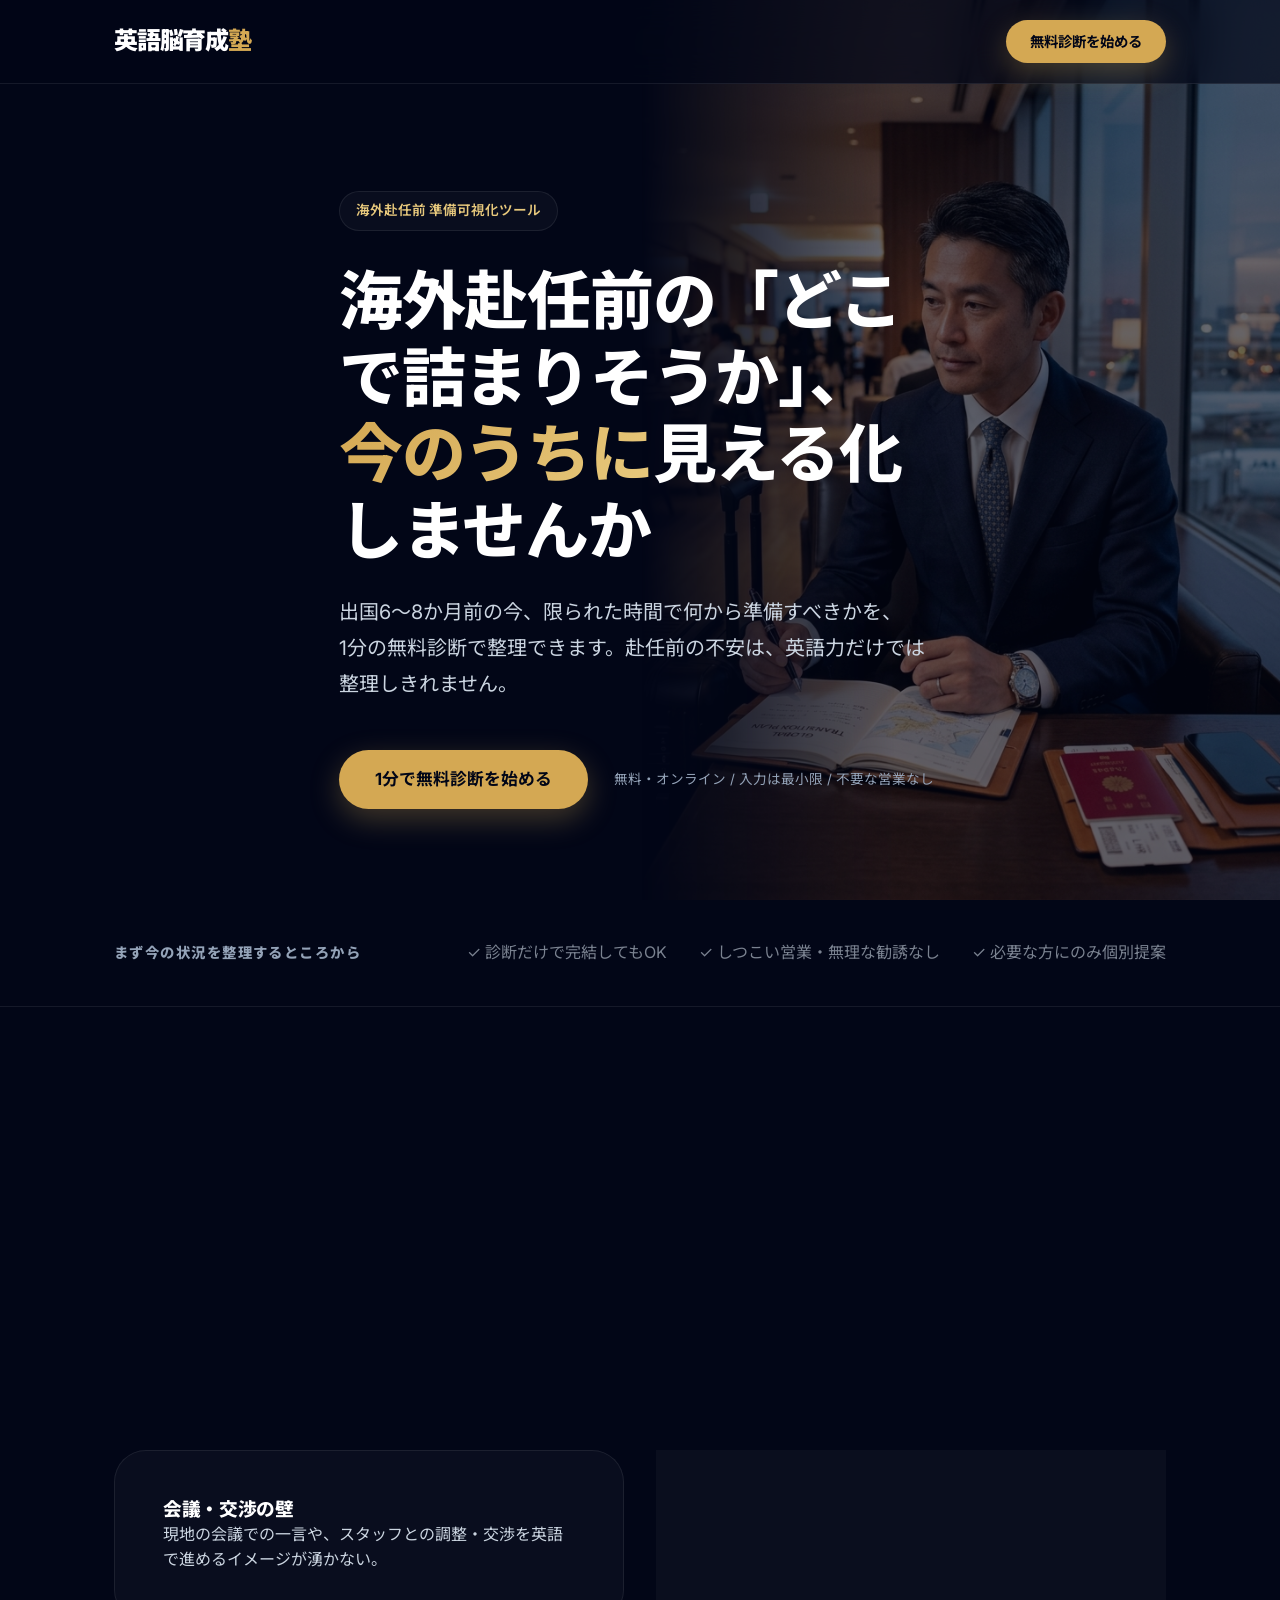
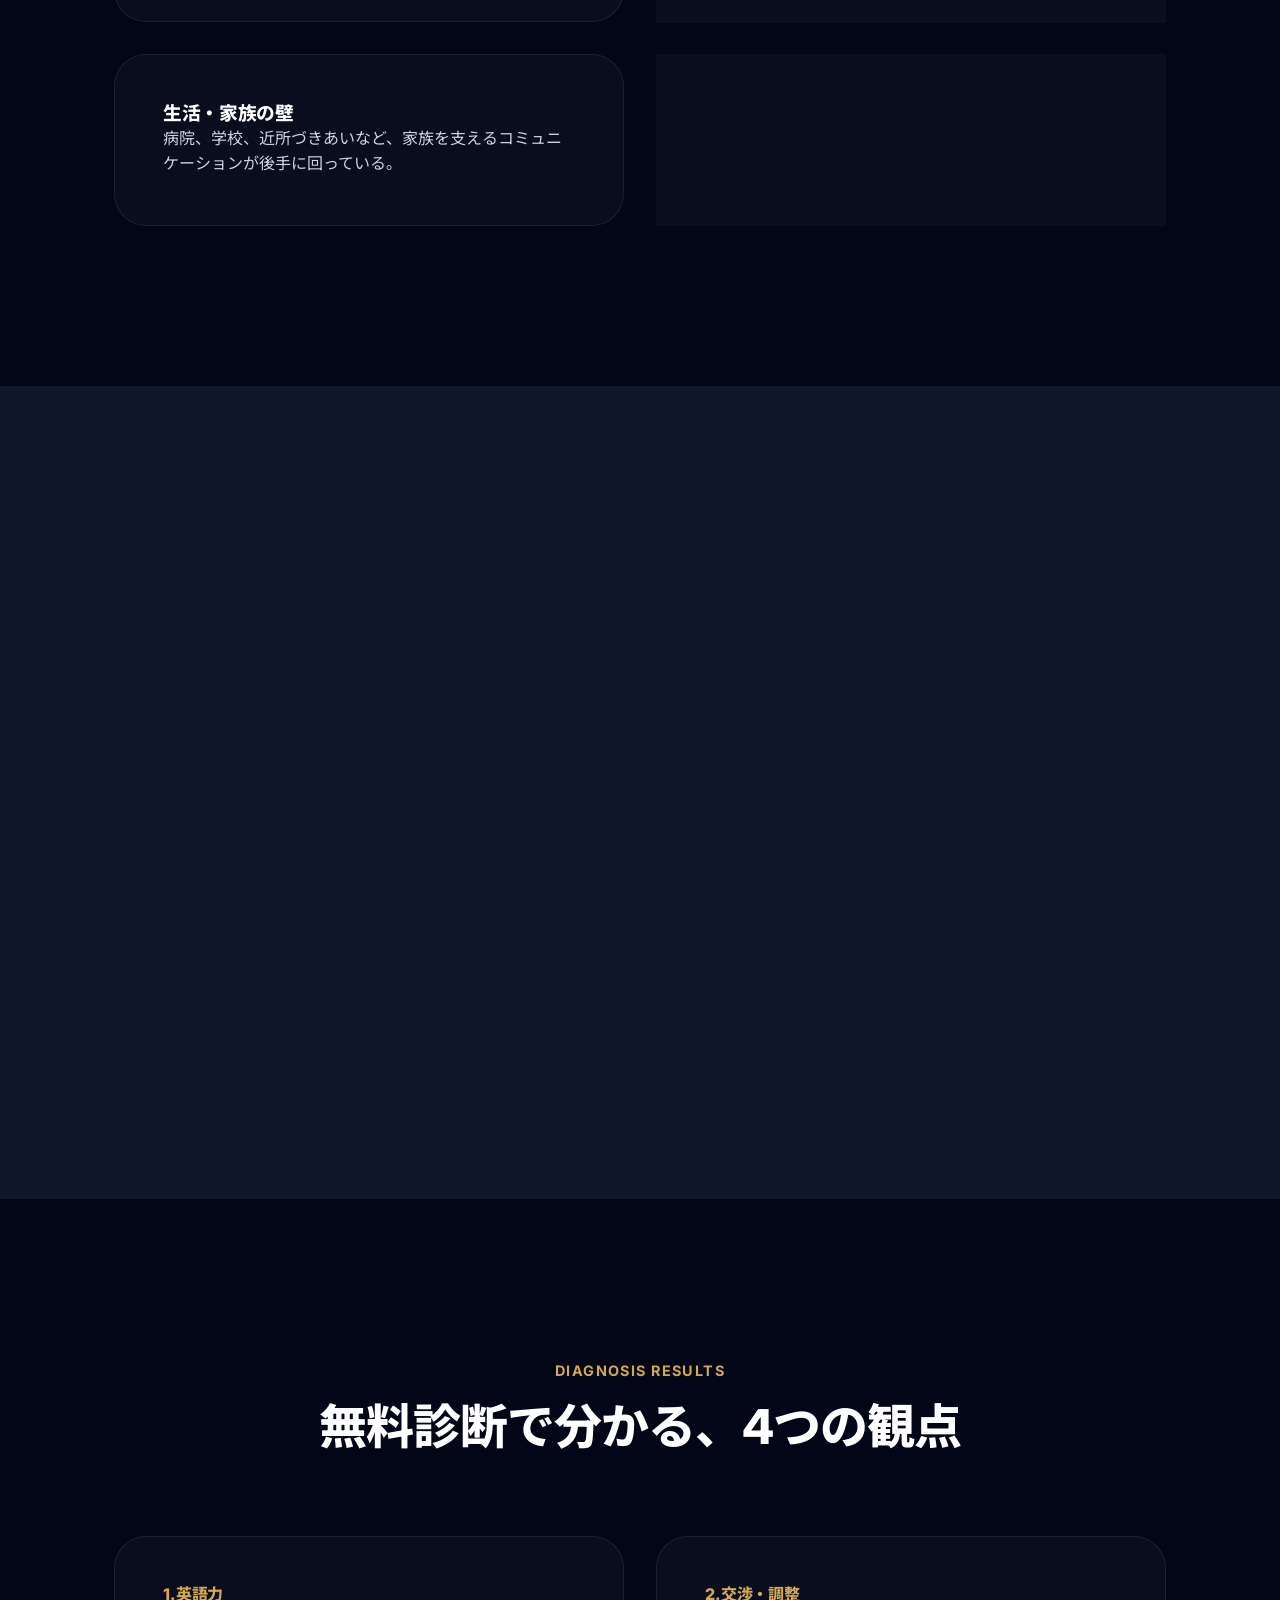
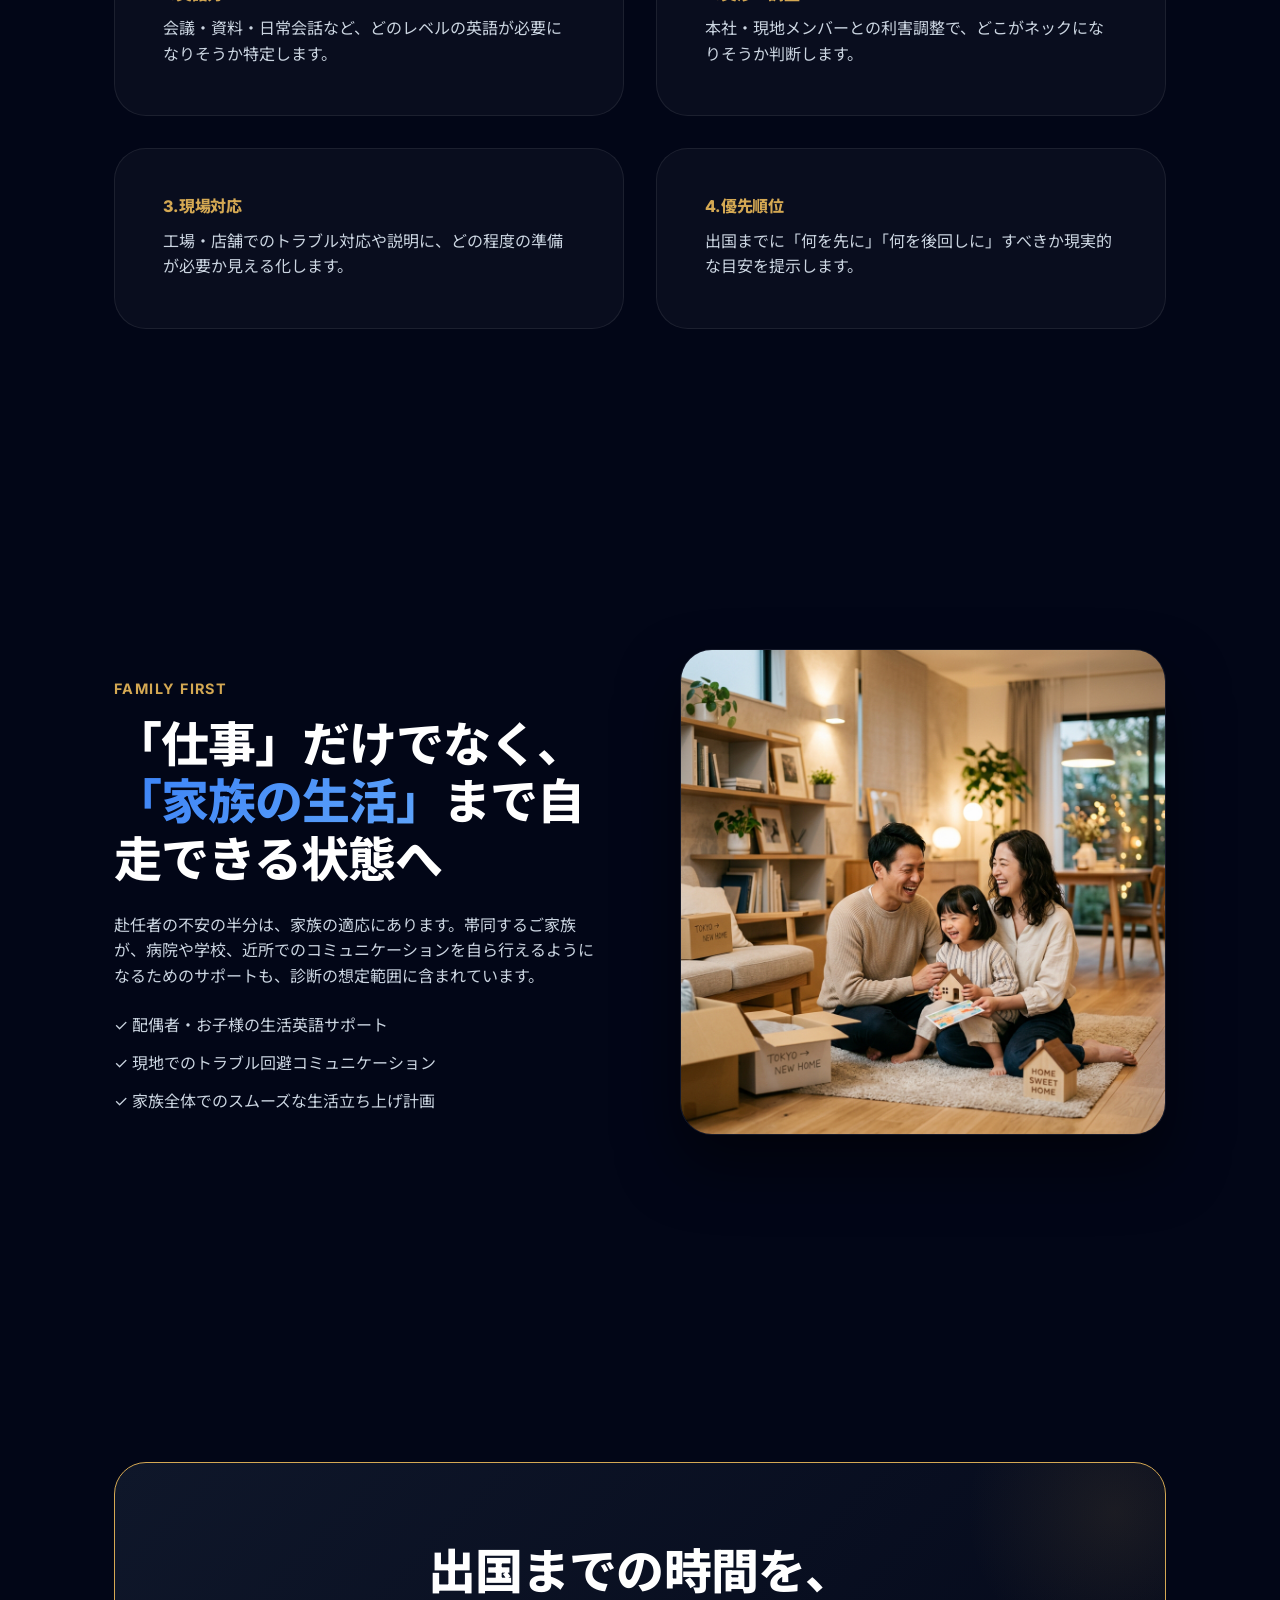
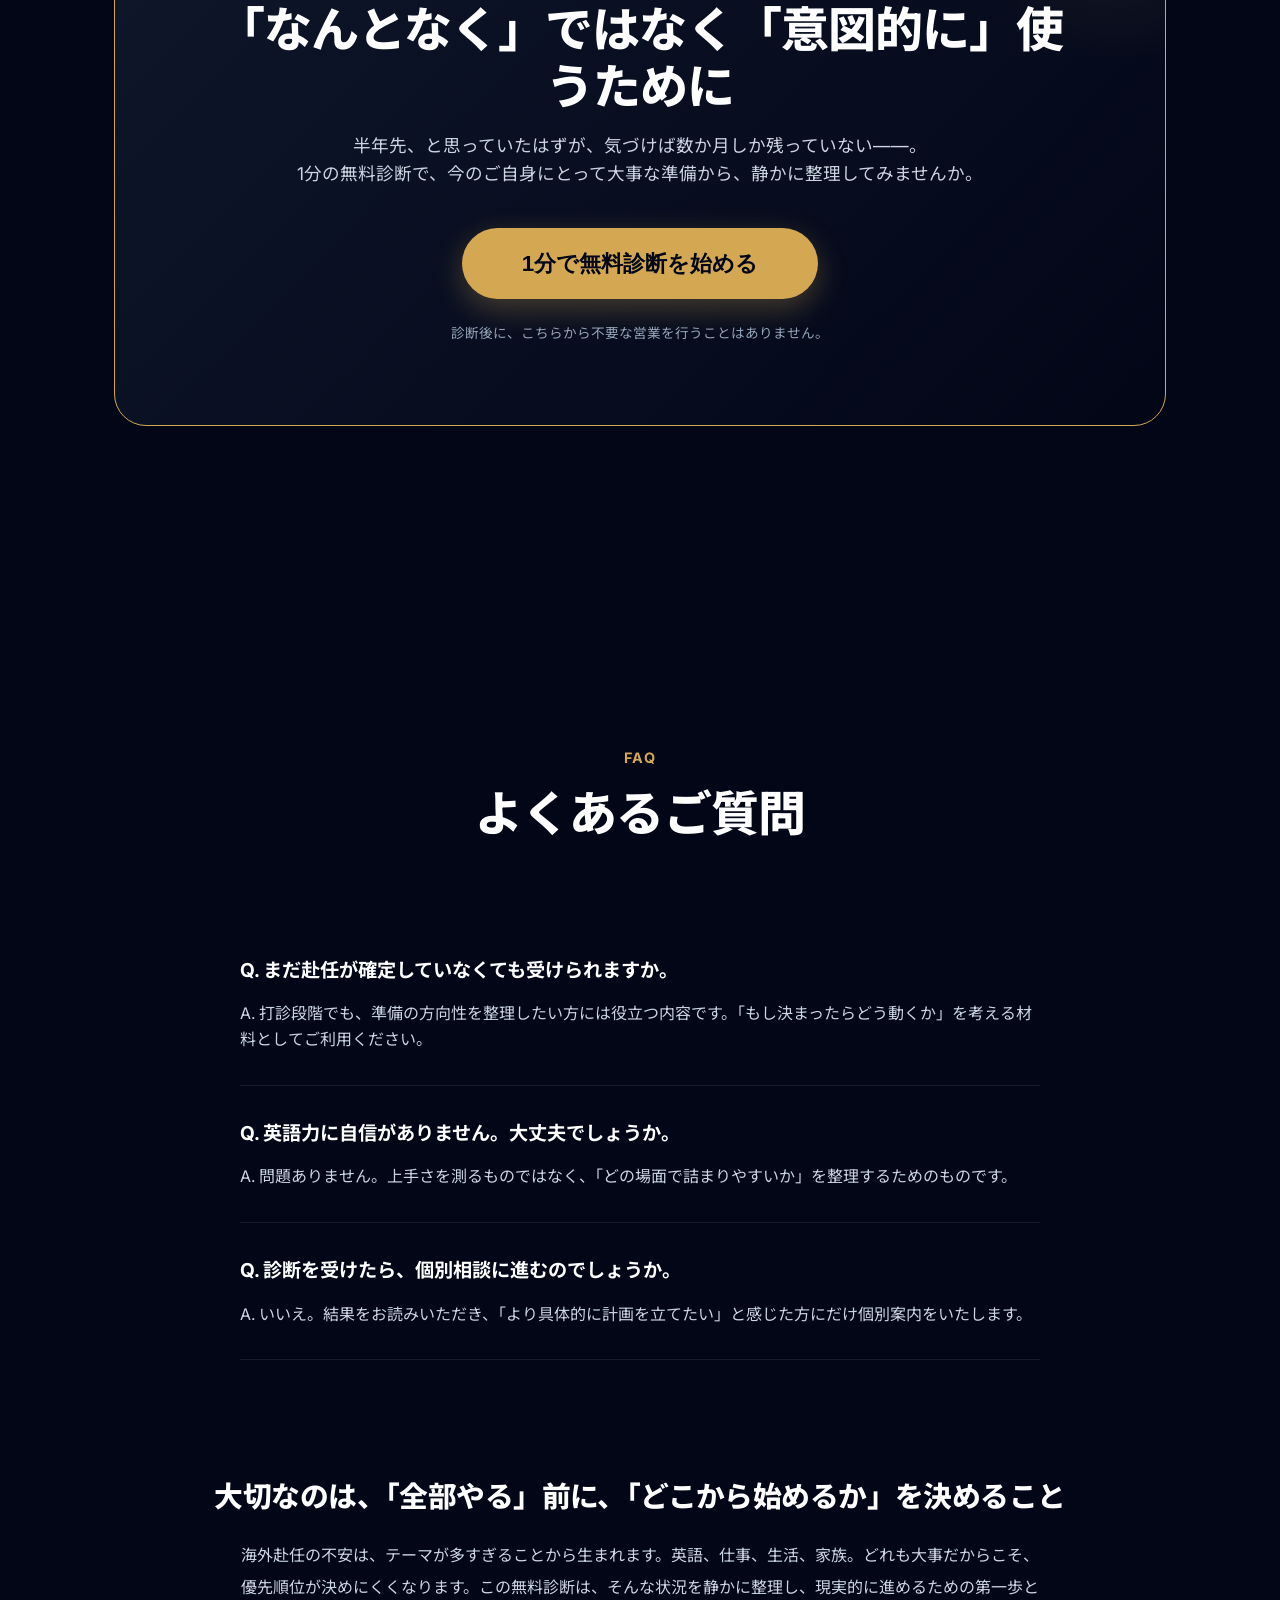
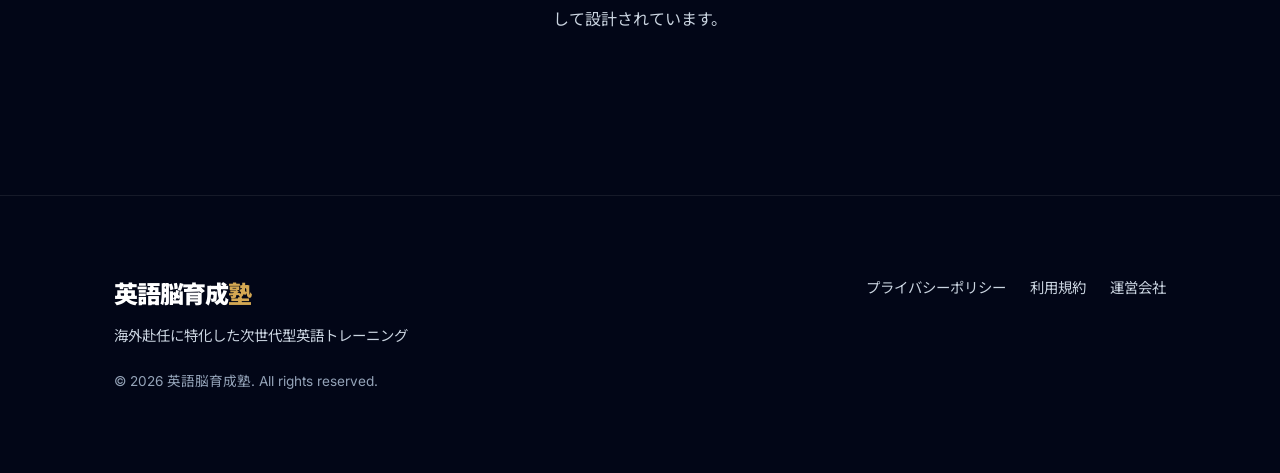
==== commit be4c5e1d: "Update GAS endpoint URL to new deployed version v4.1.1" ====
--- a/index.html
+++ b/index.html
@@ -230,7 +230,7 @@
   <!-- 診断用設定：ここでも Site key を同じ値で使う -->
   <script>
     window.DIAGNOSIS_CONFIG = {
-      gasEndpoint: 'https://script.google.com/macros/s/AKfycbwdXodudJ22Ememqt9WgumRfo9WFPJdd5-WkAxko7IdPfI-c5zDpa9Epmqxk8ZIbyhD/exec',
+      gasEndpoint: 'https://script.google.com/macros/s/AKfycbw4aeSr8_KzqGqzOPv4esaiL5n5b6IVzYptGb-FpcrINCovAHlwTZ5VRNMMzunnBF94/exec',
       formSyncEnabled: false,
       siteKey: '6Leu6cAsAAAAAHXDwif8T25Hd37y4_gokyMW6dgt',
       recaptchaAction: 'submit_diagnosis'
--- a/css/style.css
+++ b/css/style.css
@@ -394,1196 +394,218 @@
   animation: fadeInUp 0.8s cubic-bezier(0.16, 1, 0.3, 1) both;
 }
 
-
-/* =========================================================================
-   診断ウィジェット スタイル
-   ========================================================================= */
-
-/* --- 共通カードベース --- */
-.diagnosis-question-card,
-.diagnosis-lead-card,
-.diagnosis-result-card {
-  background: var(--glass-bg, rgba(255,255,255,0.04));
-  border: 1px solid var(--glass-border, rgba(255,255,255,0.1));
-  border-radius: 24px;
-  padding: 40px 36px;
-  max-width: 640px;
+/* ========================================
+   Karte Radio Label Styles
+   ======================================== */
+.karte-radio-label {
+  display: block;
+  position: relative;
+  padding: 12px 16px;
+  margin-bottom: 8px;
+  border: 2px solid var(--border-color);
+  border-radius: 8px;
+  background: var(--bg-secondary);
+  cursor: pointer;
+  transition: all 0.3s ease;
+}
+
+.karte-radio-label:hover {
+  border-color: var(--accent-gold);
+  background: rgba(212, 175, 55, 0.05);
+}
+
+.karte-radio-label input[type="radio"] {
+  position: absolute;
+  opacity: 0;
+  cursor: pointer;
+}
+
+.karte-radio-label input[type="radio"]:checked + span {
+  color: var(--accent-gold);
+  font-weight: 600;
+}
+
+.karte-radio-label input[type="radio"]:checked ~ * {
+  border-color: var(--accent-gold);
+}
+
+.karte-radio-label span {
+  display: block;
+  font-size: 0.95rem;
+  color: var(--text-primary);
+  transition: color 0.3s ease;
+}
+
+/* ========================================
+   Booking Form Styles
+   ======================================== */
+.booking-form {
+  max-width: 800px;
   margin: 0 auto;
-  backdrop-filter: blur(12px);
-}
-
-/* --- 進捗インジケーター --- */
-.diagnosis-progress {
-  font-size: 0.85rem;
-  color: var(--text-muted, #94a3b8);
-  letter-spacing: 0.05em;
-  text-align: center;
-  margin-bottom: 12px;
-}
-
-/* --- 設問タイトル --- */
-.diagnosis-question-title {
-  font-size: 1.3rem;
-  font-weight: 700;
-  color: var(--text-primary, #f8fafc);
-  text-align: center;
-  margin-bottom: 12px;
-  line-height: 1.5;
-}
-
-/* --- 注意書き --- */
-.diagnosis-note {
-  font-size: 0.8rem;
-  color: var(--text-muted, #94a3b8);
-  text-align: center;
-  margin-bottom: 28px;
-  line-height: 1.6;
-}
-
-/* --- 選択肢コンテナ --- */
-.diagnosis-options {
-  display: flex;
-  flex-direction: column;
-  gap: 12px;
-  margin-bottom: 28px;
-}
-
-/* --- 選択肢ボタン --- */
-.diagnosis-option {
+}
+
+.form-section {
+  margin-bottom: 40px;
+  padding: 24px;
+  background: var(--bg-secondary);
+  border-radius: 12px;
+  border: 1px solid var(--border-color);
+}
+
+.form-section h3 {
+  color: var(--accent-gold);
+  margin-bottom: 20px;
+  font-size: 1.2rem;
+}
+
+.form-row {
+  display: flex;
+  gap: 16px;
+  margin-bottom: 16px;
+}
+
+.form-row .form-group {
+  flex: 1;
+}
+
+.form-group {
+  margin-bottom: 20px;
+}
+
+.form-group label {
   display: block;
+  margin-bottom: 8px;
+  font-weight: 600;
+  color: var(--text-primary);
+}
+
+.form-group input,
+.form-group select,
+.form-group textarea {
   width: 100%;
-  padding: 16px 20px;
-  background: rgba(255, 255, 255, 0.04);
-  border: 1px solid rgba(255, 255, 255, 0.12);
-  border-radius: 14px;
-  color: var(--text-primary, #f8fafc);
+  padding: 12px 16px;
+  border: 2px solid var(--border-color);
+  border-radius: 8px;
+  background: var(--bg-primary);
+  color: var(--text-primary);
   font-size: 1rem;
-  font-weight: 500;
-  text-align: left;
-  cursor: pointer;
-  transition: background 0.2s ease, border-color 0.2s ease, transform 0.15s ease;
-  line-height: 1.5;
-  font-family: inherit;
-  box-sizing: border-box;
-}
-
-.diagnosis-option:hover {
-  background: rgba(255, 255, 255, 0.09);
-  border-color: rgba(255, 255, 255, 0.25);
-  transform: translateY(-1px);
-}
-
-.diagnosis-option.active {
-  background: rgba(212, 175, 95, 0.15);
-  border-color: var(--accent-gold, #d4af5f);
-  color: var(--accent-gold, #d4af5f);
-}
-
-.diagnosis-option-label {
-  pointer-events: none;
-}
-
-/* --- ナビゲーション（戻る/次へ） --- */
-.diagnosis-nav {
-  display: flex;
-  justify-content: space-between;
-  align-items: center;
-  gap: 12px;
-  margin-top: 8px;
-}
-
-/* --- ステータスメッセージ --- */
-.diagnosis-status {
-  font-size: 0.9rem;
-  text-align: center;
-  margin: 8px 0;
-  min-height: 1.4em;
-  line-height: 1.4;
-}
-
-.diagnosis-status.is-error {
-  color: #f87171;
-}
-
-.diagnosis-status.is-info {
-  color: #94a3b8;
-}
-
-/* --- リードフォーム --- */
-.diagnosis-lead-form {
-  margin-top: 24px;
-}
-
-.diagnosis-lead-form .form-group {
-  margin-bottom: 20px;
-}
-
-.diagnosis-lead-form label {
-  display: block;
-  font-size: 0.9rem;
-  font-weight: 600;
-  color: var(--text-secondary, #cbd5e1);
-  margin-bottom: 8px;
-}
-
-.diagnosis-lead-form input[type="text"],
-.diagnosis-lead-form input[type="email"] {
-  width: 100%;
-  padding: 14px 16px;
-  background: rgba(255, 255, 255, 0.06);
-  border: 1px solid rgba(255, 255, 255, 0.15);
-  border-radius: 12px;
-  color: var(--text-primary, #f8fafc);
-  font-size: 1rem;
-  font-family: inherit;
-  transition: border-color 0.2s ease;
-  box-sizing: border-box;
-}
-
-.diagnosis-lead-form input[type="text"]:focus,
-.diagnosis-lead-form input[type="email"]:focus {
-  outline: none;
-  border-color: var(--accent-gold, #d4af5f);
-}
-
-.diagnosis-lead-form .required {
-  color: #f87171;
-  margin-left: 4px;
-}
-
-.input-hint {
-  font-size: 0.8rem;
-  color: var(--text-muted, #94a3b8);
-  margin-top: 6px;
-}
-
-.checkbox-label {
-  display: flex;
-  align-items: center;
-  gap: 10px;
-  font-size: 0.9rem;
-  color: var(--text-secondary, #cbd5e1);
-  cursor: pointer;
-}
-
-.diagnosis-privacy-note {
-  font-size: 0.75rem;
-  color: var(--text-muted, #94a3b8);
-  text-align: center;
-  margin-top: 16px;
-}
-
-/* --- 診断結果 --- */
-.diagnosis-result-card {
-  text-align: center;
-}
-
-.diagnosis-result-rank {
-  font-size: 1.1rem;
-  font-weight: 700;
-  color: var(--accent-gold, #d4af5f);
-  margin-bottom: 12px;
-}
-
-.diagnosis-result-score {
-  font-size: 0.9rem;
-  color: var(--text-muted, #94a3b8);
-  margin-bottom: 24px;
-}
-
-.diagnosis-result-body {
-  background: rgba(255, 255, 255, 0.04);
-  border: 1px solid rgba(255, 255, 255, 0.1);
-  border-radius: 14px;
-  padding: 20px 24px;
-  text-align: left;
-  margin-bottom: 16px;
-}
-
-.diagnosis-result-body h4 {
-  font-size: 0.9rem;
-  font-weight: 700;
-  color: var(--text-secondary, #cbd5e1);
-  margin-bottom: 8px;
-}
-
-.diagnosis-result-body p {
-  font-size: 0.95rem;
-  color: var(--text-primary, #f8fafc);
-  line-height: 1.7;
-}
-
-/* --- レスポンシブ（スマホ） --- */
-@media (max-width: 640px) {
-  .diagnosis-question-card,
-  .diagnosis-lead-card,
-  .diagnosis-result-card {
-    padding: 28px 20px;
-  }
-
-  .diagnosis-question-title {
-    font-size: 1.1rem;
-  }
-
-  .diagnosis-option {
-    font-size: 0.95rem;
-    padding: 14px 16px;
-  }
-
-  .diagnosis-nav {
-    flex-direction: column-reverse;
-  }
-
-  .diagnosis-nav .btn {
-    width: 100%;
-    text-align: center;
-  }
-}
-
-
-/* =========================================================================
-   予約セクション・事前カルテ スタイル
-   ========================================================================= */
-
-/* ── CTA セクション全体 ── */
-.booking-cta-section {
-  background: linear-gradient(180deg, var(--bg-primary, #0a0f1e) 0%, var(--bg-secondary, #0f1929) 100%);
-}
-
-/* ── テキストグラデーション（ゴールド） ── */
-.text-gold-gradient {
-  background: linear-gradient(135deg, #d4af5f 0%, #f0d080 50%, #d4af5f 100%);
-  -webkit-background-clip: text;
-  -webkit-text-fill-color: transparent;
-  background-clip: text;
-}
-
-/* ── セクション説明文 ── */
-.section-desc {
-  font-size: 1.05rem;
-  color: var(--text-secondary, #cbd5e1);
-  line-height: 1.8;
-  max-width: 680px;
-  margin: 0 auto;
-  text-align: center;
-}
-
-/* ── バリューカードグリッド ── */
-.booking-value-grid {
-  display: grid;
-  grid-template-columns: repeat(3, 1fr);
-  gap: 20px;
-  margin: 48px 0;
-}
-
-@media (max-width: 768px) {
-  .booking-value-grid { grid-template-columns: 1fr; }
-}
-
-.booking-value-card {
-  background: var(--glass-bg, rgba(255,255,255,0.04));
-  border: 1px solid var(--glass-border, rgba(255,255,255,0.1));
-  border-radius: 20px;
-  padding: 28px 24px;
-  text-align: center;
-  transition: transform 0.2s ease, border-color 0.2s ease;
-}
-
-.booking-value-card:hover {
-  transform: translateY(-4px);
-  border-color: rgba(212, 175, 95, 0.3);
-}
-
-.booking-value-icon {
-  font-size: 2rem;
-  margin-bottom: 14px;
-}
-
-.booking-value-card h4 {
-  font-size: 1rem;
-  font-weight: 700;
-  color: var(--text-primary, #f8fafc);
-  margin-bottom: 8px;
-}
-
-.booking-value-card p {
-  font-size: 0.875rem;
-  color: var(--text-secondary, #cbd5e1);
-  line-height: 1.6;
-}
-
-/* ── フロー全体 ── */
-.booking-flow {
-  max-width: 780px;
-  margin: 0 auto;
-}
-
-/* ── 各ステップ ── */
-.booking-step {
-  background: var(--glass-bg, rgba(255,255,255,0.04));
-  border: 1px solid var(--glass-border, rgba(255,255,255,0.1));
-  border-radius: 24px;
-  padding: 40px 40px;
-  margin-bottom: 24px;
-}
-
-@media (max-width: 640px) {
-  .booking-step { padding: 28px 20px; }
-}
-
-.booking-step-header {
-  margin-bottom: 32px;
-}
-
-.booking-step-badge {
-  display: inline-block;
-  background: rgba(212, 175, 95, 0.15);
-  border: 1px solid rgba(212, 175, 95, 0.4);
-  color: #d4af5f;
-  font-size: 0.75rem;
-  font-weight: 700;
-  letter-spacing: 0.1em;
-  padding: 4px 12px;
-  border-radius: 999px;
-  margin-bottom: 12px;
-}
-
-.booking-step-badge--done {
-  background: rgba(74, 222, 128, 0.1);
-  border-color: rgba(74, 222, 128, 0.4);
-  color: #4ade80;
-  margin-right: 8px;
-}
-
-.booking-step-header h3 {
-  font-size: 1.3rem;
-  font-weight: 700;
-  color: var(--text-primary, #f8fafc);
-  margin-bottom: 8px;
-}
-
-.booking-step-note {
-  font-size: 0.875rem;
-  color: var(--text-secondary, #cbd5e1);
-  line-height: 1.6;
-}
-
-/* ── 事前カルテフォーム ── */
-.karte-form {
-  display: flex;
-  flex-direction: column;
-  gap: 28px;
-}
-
-.karte-section-label {
-  font-size: 0.8rem;
-  font-weight: 700;
-  letter-spacing: 0.08em;
-  color: var(--text-muted, #94a3b8);
-  text-transform: uppercase;
-  margin-bottom: -12px;
-}
-
-/* 基本情報3列 */
-.karte-row-3 {
-  display: grid;
-  grid-template-columns: 1fr 1fr 2fr;
-  gap: 16px;
-}
-
-@media (max-width: 640px) {
-  .karte-row-3 { grid-template-columns: 1fr; }
-}
-
-.karte-form .form-group {
-  display: flex;
-  flex-direction: column;
-  gap: 6px;
-}
-
-.karte-form label {
-  font-size: 0.875rem;
-  font-weight: 600;
-  color: var(--text-secondary, #cbd5e1);
-}
-
-.karte-form input[type="text"],
-.karte-form input[type="email"],
-.karte-form textarea {
-  width: 100%;
-  padding: 13px 16px;
-  background: rgba(255,255,255,0.06);
-  border: 1px solid rgba(255,255,255,0.15);
-  border-radius: 12px;
-  color: var(--text-primary, #f8fafc);
-  font-size: 0.95rem;
-  font-family: inherit;
-  line-height: 1.5;
-  transition: border-color 0.2s ease;
-  box-sizing: border-box;
-  resize: vertical;
-}
-
-.karte-form input[type="text"]:focus,
-.karte-form input[type="email"]:focus,
-.karte-form textarea:focus {
-  outline: none;
-  border-color: var(--accent-gold, #d4af5f);
-}
-
-.karte-form input::placeholder,
-.karte-form textarea::placeholder {
-  color: rgba(148, 163, 184, 0.5);
-}
-
-/* 設問ブロック */
-.karte-question {
-  display: flex;
-  flex-direction: column;
-  gap: 14px;
-}
-
-.karte-q-header {
-  display: flex;
-  flex-direction: column;
-  gap: 6px;
-}
-
-.karte-q-num {
-  font-size: 0.75rem;
-  font-weight: 700;
-  letter-spacing: 0.08em;
-  color: #d4af5f;
-}
-
-.karte-q-text {
-  font-size: 1rem;
-  font-weight: 600;
-  color: var(--text-primary, #f8fafc);
-  line-height: 1.5;
-}
-
-/* ラジオボタングループ */
-.karte-radio-group {
-  display: flex;
-  flex-wrap: wrap;
-  gap: 10px;
-}
-
-.karte-radio-label {
-  display: flex;
-  align-items: center;
-  gap: 8px;
-  padding: 10px 18px;
-  background: rgba(255,255,255,0.04);
-  border: 1px solid rgba(255,255,255,0.12);
-  border-radius: 999px;
-  color: var(--text-secondary, #cbd5e1);
-  font-size: 0.9rem;
-  cursor: pointer;
-  transition: background 0.2s ease, border-color 0.2s ease, color 0.2s ease;
-  user-select: none;
-}
-
-.karte-radio-label:hover {
-  background: rgba(255,255,255,0.08);
-  border-color: rgba(255,255,255,0.25);
-}
-
-.karte-radio-label input[type="radio"] {
-  accent-color: #d4af5f;
-  width: 16px;
-  height: 16px;
-  flex-shrink: 0;
-}
-
-.karte-radio-label:has(input:checked) {
-  background: rgba(212, 175, 95, 0.12);
-  border-color: #d4af5f;
-  color: #d4af5f;
-}
-
-/* 送信行 */
-.karte-submit-row {
-  display: flex;
-  justify-content: center;
-  padding-top: 8px;
-}
-
-/* ── カレンダー埋め込み ── */
-.calendar-embed-wrapper {
-  margin-top: 24px;
-  border-radius: 16px;
-  overflow: hidden;
-}
-
-/* 設定前のプレースホルダー */
-.calendar-placeholder {
-  background: rgba(255,255,255,0.03);
-  border: 1px dashed rgba(255,255,255,0.2);
-  border-radius: 16px;
-  padding: 60px 24px;
-  text-align: center;
-}
-
-.calendar-placeholder-inner {
-  max-width: 400px;
-  margin: 0 auto;
-}
-
-.calendar-placeholder-icon {
-  font-size: 3rem;
-  margin-bottom: 16px;
-}
-
-.calendar-placeholder-title {
-  font-size: 1.1rem;
-  font-weight: 700;
-  color: var(--text-primary, #f8fafc);
-  margin-bottom: 10px;
-}
-
-.calendar-placeholder-note {
-  font-size: 0.875rem;
-  color: var(--text-secondary, #cbd5e1);
-  line-height: 1.6;
-  margin-bottom: 20px;
-}
-
-/* ── LP診断結果後のCTAリンク ── */
-.consult-cta-inline {
-  display: block;
-  margin-top: 20px;
-  padding: 14px 24px;
-  background: linear-gradient(135deg, rgba(212,175,95,0.15), rgba(212,175,95,0.08));
-  border: 1px solid rgba(212,175,95,0.4);
-  border-radius: 14px;
-  text-align: center;
-  color: #d4af5f;
-  font-size: 0.95rem;
-  font-weight: 600;
-  text-decoration: none;
-  cursor: pointer;
-  transition: background 0.2s ease, transform 0.15s ease;
-}
-
-.consult-cta-inline:hover {
-  background: linear-gradient(135deg, rgba(212,175,95,0.25), rgba(212,175,95,0.15));
-  transform: translateY(-2px);
-}
-
-/* ── ナビゲーションの「無料相談」リンク ── */
-.nav-cta-link {
-  display: inline-flex;
-  align-items: center;
-  gap: 6px;
-  padding: 8px 20px;
-  background: rgba(212,175,95,0.12);
-  border: 1px solid rgba(212,175,95,0.4);
-  border-radius: 999px;
-  color: #d4af5f;
-  font-size: 0.875rem;
-  font-weight: 700;
-  text-decoration: none;
-  transition: background 0.2s ease;
-}
-
-.nav-cta-link:hover {
-  background: rgba(212,175,95,0.22);
-}
-
-
-/* =========================================================================
-   診断結果画面 強化スタイル
-   ========================================================================= */
-
-/* ランクバッジ */
-.result-rank-badge {
-  display: flex;
-  align-items: center;
-  justify-content: center;
-  gap: 10px;
-  width: fit-content;
-  margin: 0 auto 14px;
-  padding: 10px 28px;
-  border: 2px solid;
-  border-radius: 999px;
-}
-.result-rank-letter {
-  font-size: 2rem;
-  font-weight: 900;
-  line-height: 1;
-}
-.result-rank-label {
-  font-size: 0.8rem;
-  font-weight: 700;
-  letter-spacing: 0.1em;
-  color: var(--text-secondary, #cbd5e1);
-}
-
-/* 緊急度ラベル */
-.result-urgency-label {
-  text-align: center;
-  font-size: 0.85rem;
-  font-weight: 700;
-  color: var(--text-secondary, #cbd5e1);
-  margin-bottom: 16px;
-  letter-spacing: 0.04em;
-}
-
-/* メインタイトル（結果） */
-.result-main-title {
-  font-size: 1.15rem !important;
-  margin-bottom: 20px !important;
-}
-
-/* 診断解説ボックス */
-.result-message-box {
-  background: rgba(255,255,255,0.03);
-  border-left: 3px solid var(--accent-gold, #d4af5f);
-  border-radius: 0 12px 12px 0;
-  padding: 16px 20px;
-  margin-bottom: 20px;
-}
-.result-message-box p {
-  font-size: 0.9rem;
-  color: var(--text-secondary, #cbd5e1);
-  line-height: 1.75;
-}
-
-/* メール確認 CTA ブロック */
-.result-email-cta {
-  background: rgba(212,175,95,0.06);
-  border: 1px solid rgba(212,175,95,0.2);
-  border-radius: 16px;
-  padding: 28px 24px;
-  text-align: center;
-  margin-top: 24px;
-}
-.result-email-cta-icon {
-  font-size: 2rem;
-  margin-bottom: 10px;
-}
-.result-email-cta-title {
-  font-size: 1.05rem;
-  font-weight: 700;
-  color: var(--text-primary, #f8fafc);
-  margin-bottom: 10px;
-}
-.result-email-cta-body {
-  font-size: 0.9rem;
-  color: var(--text-secondary, #cbd5e1);
-  line-height: 1.7;
-  margin-bottom: 10px;
-}
-.result-email-cta-body strong {
-  color: var(--text-primary, #f8fafc);
-}
-.result-email-cta-note {
-  font-size: 0.78rem;
-  color: var(--text-muted, #64748b);
-}
-
-/* もう一度ボタン（テキストのみ） */
-.btn-text-subtle {
-  background: none;
-  border: none;
-  color: var(--text-muted, #64748b);
-  font-size: 0.82rem;
-  cursor: pointer;
-  padding: 8px 16px;
-  text-decoration: underline;
-  font-family: inherit;
-  transition: color 0.2s;
-}
-.btn-text-subtle:hover { color: var(--text-secondary, #94a3b8); }
-
-/* 診断ネクストステップ（旧スタイル互換） */
-.diagnosis-next-step {
-  background: rgba(212,175,95,0.05);
-  border: 1px solid rgba(212,175,95,0.15);
-  border-radius: 14px;
-  padding: 20px 20px;
-  text-align: center;
-  margin-top: 20px;
-}
-.diagnosis-next-step-title {
-  font-size: 1rem;
-  font-weight: 700;
-  color: var(--text-primary, #f8fafc);
-  margin-bottom: 8px;
-}
-.diagnosis-next-step-body {
-  font-size: 0.875rem;
-  color: var(--text-secondary, #cbd5e1);
-  line-height: 1.7;
-}
-
-/* ============================================================
-   Google Meet 固定セッション形式表示  v2.1.0 2026-04-25
-   ============================================================ */
-.session-type-fixed {
-  display: flex;
-  align-items: flex-start;
-  gap: 10px;
-  background: #f0f7ff;
-  border: 2px solid #4285f4;
-  border-radius: 10px;
-  padding: 14px 18px;
-  margin-top: 6px;
-}
-.session-icon {
-  font-size: 1.4rem;
-  flex-shrink: 0;
-}
-.session-type-fixed strong {
-  display: block;
-  font-size: 1rem;
-  color: #1a73e8;
-  margin-bottom: 4px;
-}
-.session-note {
-  margin: 0;
-  font-size: 0.85rem;
-  color: #555;
-}
-
-/* ============================================================
-   STEP2 詳細アンケート（step2.html）専用スタイル
-   v1.0.0  2026-04-25  初版追加
-   - 4問ワンステップ表示フォーム
-   - プログレスバー
-   - カード型選択肢（アイコン付き）
-   - 完了画面
-   ============================================================ */
-
-/* ヘッダー */
-.s2-header {
-  position: sticky;
-  top: 0;
-  z-index: 100;
-  background: var(--slate-900);
-  border-bottom: 1px solid var(--border-subtle);
-  padding: 14px 24px;
-}
-.s2-header__inner {
-  max-width: 720px;
-  margin: 0 auto;
-  display: flex;
-  align-items: center;
-  justify-content: space-between;
-}
-.s2-header__brand {
-  font-weight: 700;
-  font-size: 1rem;
-  color: var(--accent-gold);
-}
-.s2-header__tag {
-  font-size: 0.78rem;
-  color: var(--slate-400);
-  background: var(--slate-800);
-  padding: 4px 12px;
-  border-radius: 20px;
-}
-
-/* メイン */
-.s2-main {
-  max-width: 720px;
-  margin: 0 auto;
-  padding: 0 16px 80px;
-}
-
-/* ヒーローセクション */
-.s2-hero {
-  text-align: center;
-  padding: 56px 0 40px;
-}
-.s2-hero__badge {
-  display: inline-block;
-  background: var(--accent-blue);
-  color: #fff;
-  font-size: 0.78rem;
-  font-weight: 700;
-  padding: 4px 14px;
-  border-radius: 20px;
-  margin-bottom: 20px;
-  letter-spacing: 0.05em;
-}
-.s2-hero__title {
-  font-size: clamp(1.6rem, 4vw, 2.2rem);
-  font-weight: 800;
-  line-height: 1.4;
-  margin-bottom: 16px;
-}
-.s2-hero__sub {
-  color: var(--slate-400);
-  font-size: 0.95rem;
-  line-height: 1.8;
-  margin-bottom: 32px;
-}
-
-/* 価値訴求バー */
-.s2-value-bar {
-  display: flex;
-  justify-content: center;
-  gap: 24px;
-  flex-wrap: wrap;
-}
-.s2-value-item {
-  display: flex;
-  align-items: center;
-  gap: 6px;
-  font-size: 0.85rem;
-  color: var(--slate-300);
-  background: var(--glass-bg);
-  border: 1px solid var(--glass-border);
-  padding: 8px 16px;
-  border-radius: 8px;
-}
-.s2-value-icon {
-  font-size: 1rem;
-}
-
-/* フォームカード */
-.s2-form-section {
-  margin-top: 16px;
-}
-.s2-form-card {
-  background: var(--slate-800);
-  border: 1px solid var(--glass-border);
-  border-radius: 16px;
-  padding: 32px 28px;
-}
-
-/* プログレスバー */
-.s2-progress {
-  display: flex;
-  align-items: center;
-  gap: 12px;
-  margin-bottom: 32px;
-}
-.s2-progress__bar {
-  flex: 1;
-  height: 6px;
-  background: var(--slate-700);
-  border-radius: 3px;
-  overflow: hidden;
-}
-.s2-progress__fill {
-  height: 100%;
-  background: linear-gradient(90deg, var(--accent-gold), var(--accent-gold-light));
-  border-radius: 3px;
-  transition: width 0.4s ease;
-  width: 0%;
-}
-.s2-progress__label {
-  font-size: 0.82rem;
-  color: var(--slate-400);
-  white-space: nowrap;
-  min-width: 48px;
-}
-
-/* 設問ブロック */
-.s2-question {
-  animation: fadeInUp 0.3s ease;
-}
-@keyframes fadeInUp {
-  from { opacity: 0; transform: translateY(12px); }
-  to   { opacity: 1; transform: translateY(0); }
-}
-.s2-question__num {
-  font-size: 0.82rem;
-  font-weight: 700;
-  color: var(--accent-gold);
-  margin-bottom: 10px;
-  letter-spacing: 0.05em;
-}
-.s2-question__total {
-  font-weight: 400;
-  color: var(--slate-500);
-}
-.s2-question__text {
-  font-size: 1.15rem;
-  font-weight: 700;
-  line-height: 1.6;
-  margin-bottom: 8px;
-}
-.s2-question__hint {
-  font-size: 0.82rem;
-  color: var(--slate-400);
-  margin-bottom: 20px;
-  line-height: 1.6;
-}
-
-/* カード型選択肢 */
-.s2-choices {
-  display: grid;
-  grid-template-columns: 1fr 1fr;
-  gap: 12px;
-  margin-bottom: 28px;
-}
-@media (max-width: 480px) {
-  .s2-choices { grid-template-columns: 1fr; }
-}
-.s2-choice {
-  cursor: pointer;
-}
-.s2-choice input[type="radio"] {
-  display: none;
-}
-.s2-choice__box {
-  display: flex;
-  flex-direction: column;
-  align-items: flex-start;
-  gap: 4px;
-  padding: 16px;
-  background: var(--slate-900);
-  border: 2px solid var(--slate-700);
-  border-radius: 12px;
-  transition: all 0.2s ease;
-  cursor: pointer;
-  height: 100%;
-}
-.s2-choice__box:hover {
-  border-color: var(--accent-gold);
-  background: var(--slate-800);
-}
-.s2-choice input[type="radio"]:checked + .s2-choice__box {
-  border-color: var(--accent-gold);
-  background: rgba(212, 168, 83, 0.08);
-  box-shadow: 0 0 0 3px rgba(212, 168, 83, 0.2);
-}
-.s2-choice__icon {
-  font-size: 1.4rem;
-  margin-bottom: 4px;
-}
-.s2-choice__label {
-  font-size: 0.95rem;
-  font-weight: 700;
-  color: var(--text-primary);
-}
-.s2-choice__desc {
-  font-size: 0.78rem;
-  color: var(--slate-400);
-  line-height: 1.4;
-}
-
-/* テキストエリア（Q9） */
-.s2-textarea {
-  width: 100%;
-  background: var(--slate-900);
-  border: 2px solid var(--slate-700);
-  border-radius: 10px;
-  color: var(--text-primary);
-  font-family: var(--font-sans);
-  font-size: 0.95rem;
-  line-height: 1.7;
-  padding: 14px 16px;
-  resize: vertical;
-  transition: border-color 0.2s;
-  box-sizing: border-box;
-  margin-bottom: 8px;
-}
-.s2-textarea:focus {
+  transition: border-color 0.3s ease;
+}
+
+.form-group input:focus,
+.form-group select:focus,
+.form-group textarea:focus {
   outline: none;
   border-color: var(--accent-gold);
 }
-.s2-char-count {
-  text-align: right;
-  font-size: 0.78rem;
-  color: var(--slate-500);
+
+.radio-group {
+  display: flex;
+  flex-direction: column;
+  gap: 8px;
+}
+
+.form-actions {
+  text-align: center;
+  margin-top: 32px;
+}
+
+/* ========================================
+   Step2 Form Styles
+   ======================================== */
+.step2-form {
+  max-width: 800px;
+  margin: 0 auto;
+}
+
+.question-step {
+  padding: 24px;
+  background: var(--bg-secondary);
+  border-radius: 12px;
+  border: 1px solid var(--border-color);
+}
+
+.question-step h3 {
+  color: var(--accent-gold);
   margin-bottom: 20px;
-}
-
-/* バリデーションメッセージ */
-.s2-validation-msg {
-  color: #f87171;
-  font-size: 0.82rem;
-  margin-top: 8px;
-}
-
-/* ナビボタン */
-.s2-nav {
-  display: flex;
-  gap: 12px;
-  align-items: center;
-  flex-wrap: wrap;
-}
-.s2-btn {
-  display: inline-flex;
-  align-items: center;
-  gap: 6px;
+  font-size: 1.2rem;
+}
+
+.step-actions {
+  display: flex;
+  justify-content: space-between;
+  margin-top: 32px;
+}
+
+.step-actions button {
   padding: 12px 24px;
-  border-radius: 10px;
-  font-size: 0.95rem;
-  font-weight: 700;
-  cursor: pointer;
+}
+
+/* ========================================
+   Progress Bar Styles
+   ======================================== */
+.progress-container {
+  max-width: 800px;
+  margin: 0 auto 40px;
+  text-align: center;
+}
+
+.progress-bar {
+  width: 100%;
+  height: 8px;
+  background: var(--border-color);
+  border-radius: 4px;
+  overflow: hidden;
+  margin-bottom: 12px;
+}
+
+.progress-fill {
+  height: 100%;
+  background: var(--accent-gold);
+  border-radius: 4px;
+  transition: width 0.3s ease;
+}
+
+.progress-text {
+  font-size: 0.9rem;
+  color: var(--text-secondary);
+}
+
+/* ========================================
+   Success Message Styles
+   ======================================== */
+.success-message {
+  text-align: center;
+  padding: 40px 24px;
+  background: var(--bg-secondary);
+  border-radius: 12px;
+  border: 1px solid var(--border-color);
+}
+
+.success-message h3 {
+  color: var(--accent-gold);
+  margin-bottom: 16px;
+}
+
+.success-message p {
+  margin-bottom: 24px;
+  color: var(--text-secondary);
+}
+
+/* ========================================
+   Calendar Embed Styles
+   ======================================== */
+#calendar-embed {
+  max-width: 800px;
+  margin: 40px auto;
+  padding: 24px;
+  background: var(--bg-secondary);
+  border-radius: 12px;
+  border: 1px solid var(--border-color);
+}
+
+#calendar-embed iframe {
+  width: 100%;
   border: none;
-  transition: all 0.2s ease;
-}
-.s2-btn--back {
-  background: var(--slate-700);
-  color: var(--slate-300);
-}
-.s2-btn--back:hover {
-  background: var(--slate-600);
-}
-.s2-btn--next {
-  background: var(--accent-blue);
-  color: #fff;
-  margin-left: auto;
-}
-.s2-btn--next:hover {
-  background: var(--accent-blue-hover);
-}
-.s2-btn--submit {
-  background: linear-gradient(135deg, var(--accent-gold), var(--accent-gold-light));
-  color: var(--slate-950);
-  margin-left: auto;
-  padding: 14px 32px;
-  font-size: 1rem;
-  box-shadow: 0 8px 24px rgba(212, 168, 83, 0.35);
-}
-.s2-btn--submit:hover {
-  transform: translateY(-2px);
-  box-shadow: 0 12px 32px rgba(212, 168, 83, 0.45);
-}
-.s2-btn--submit:disabled {
-  opacity: 0.6;
-  cursor: not-allowed;
-  transform: none;
-}
-
-/* 安心感バー */
-.s2-trust {
-  margin-top: 24px;
-}
-.s2-trust__items {
-  display: flex;
-  justify-content: center;
-  gap: 24px;
-  flex-wrap: wrap;
-}
-.s2-trust__item {
-  display: flex;
-  align-items: center;
-  gap: 6px;
-  font-size: 0.8rem;
-  color: var(--slate-500);
-}
-
-/* 完了画面 */
-.s2-complete {
-  text-align: center;
-  padding: 80px 24px;
-}
-.s2-complete__icon {
-  font-size: 4rem;
-  margin-bottom: 24px;
-}
-.s2-complete__title {
-  font-size: 1.8rem;
-  font-weight: 800;
-  margin-bottom: 16px;
-}
-.s2-complete__text {
-  color: var(--slate-300);
-  line-height: 1.9;
-  margin-bottom: 32px;
-  font-size: 1rem;
-}
-.s2-complete__next {
-  background: var(--slate-800);
-  border: 1px solid var(--glass-border);
-  border-radius: 12px;
-  padding: 24px;
-  display: inline-block;
-  text-align: left;
-  max-width: 420px;
-  line-height: 1.9;
-  font-size: 0.92rem;
-  color: var(--slate-300);
-}
-
-/* フッター */
-.s2-footer {
-  text-align: center;
-  padding: 32px 16px;
-  font-size: 0.78rem;
-  color: var(--slate-600);
-  border-top: 1px solid var(--border-subtle);
-  margin-top: 40px;
-}
-
-/* ============================================================
-   booking.html — 氏名・法人名・部署名・メール入力フィールド
-   v4.1.0  2026-04-25  追加
-   変更理由: booking.htmlにテキスト入力フィールドを新規追加したため
-============================================================ */
-
-/* テキスト・メール入力（booking固有） */
-.booking input[type="text"],
-.booking input[type="email"] {
-  width: 100%;
-  padding: 13px 16px;
-  background: rgba(255,255,255,0.06);
-  border: 1px solid rgba(255,255,255,0.15);
-  border-radius: 10px;
-  color: #f8fafc;
-  font-size: 0.95rem;
-  font-family: inherit;
-  line-height: 1.5;
-  transition: border-color 0.2s ease;
-  box-sizing: border-box;
-}
-.booking input[type="text"]:focus,
-.booking input[type="email"]:focus {
-  outline: none;
-  border-color: #d4af37;
-  background: rgba(212,175,55,0.04);
-}
-.booking input[type="text"]::placeholder,
-.booking input[type="email"]::placeholder {
-  color: rgba(148,163,184,0.5);
-}
-
-/* 姓・名の横並びグループ */
-.name-input-group {
-  display: grid;
-  grid-template-columns: 1fr 1fr;
-  gap: 12px;
-}
-.name-input-wrap {
-  display: flex;
-  flex-direction: column;
-  gap: 4px;
-}
-.name-input-label {
-  font-size: 0.75rem;
-  color: rgba(255,255,255,0.35);
-  padding-left: 4px;
-}
-
-/* form-group ラベル（booking内） */
-.booking .booking__form .form-group > label,
-.booking .booking__form .form-group--name > label {
-  font-size: 0.875rem;
-  font-weight: 600;
-  color: #cbd5e1;
-  margin-bottom: 6px;
-  display: block;
-}
-
-/* form-hint（入力フィールド補足テキスト） */
-.form-hint {
-  font-size: 0.78rem;
-  color: rgba(255,255,255,0.38);
-  margin-top: 5px;
-  line-height: 1.6;
-}
-
-@media (max-width: 480px) {
-  .name-input-group {
-    grid-template-columns: 1fr;
-  }
-}
+  border-radius: 8px;
+}
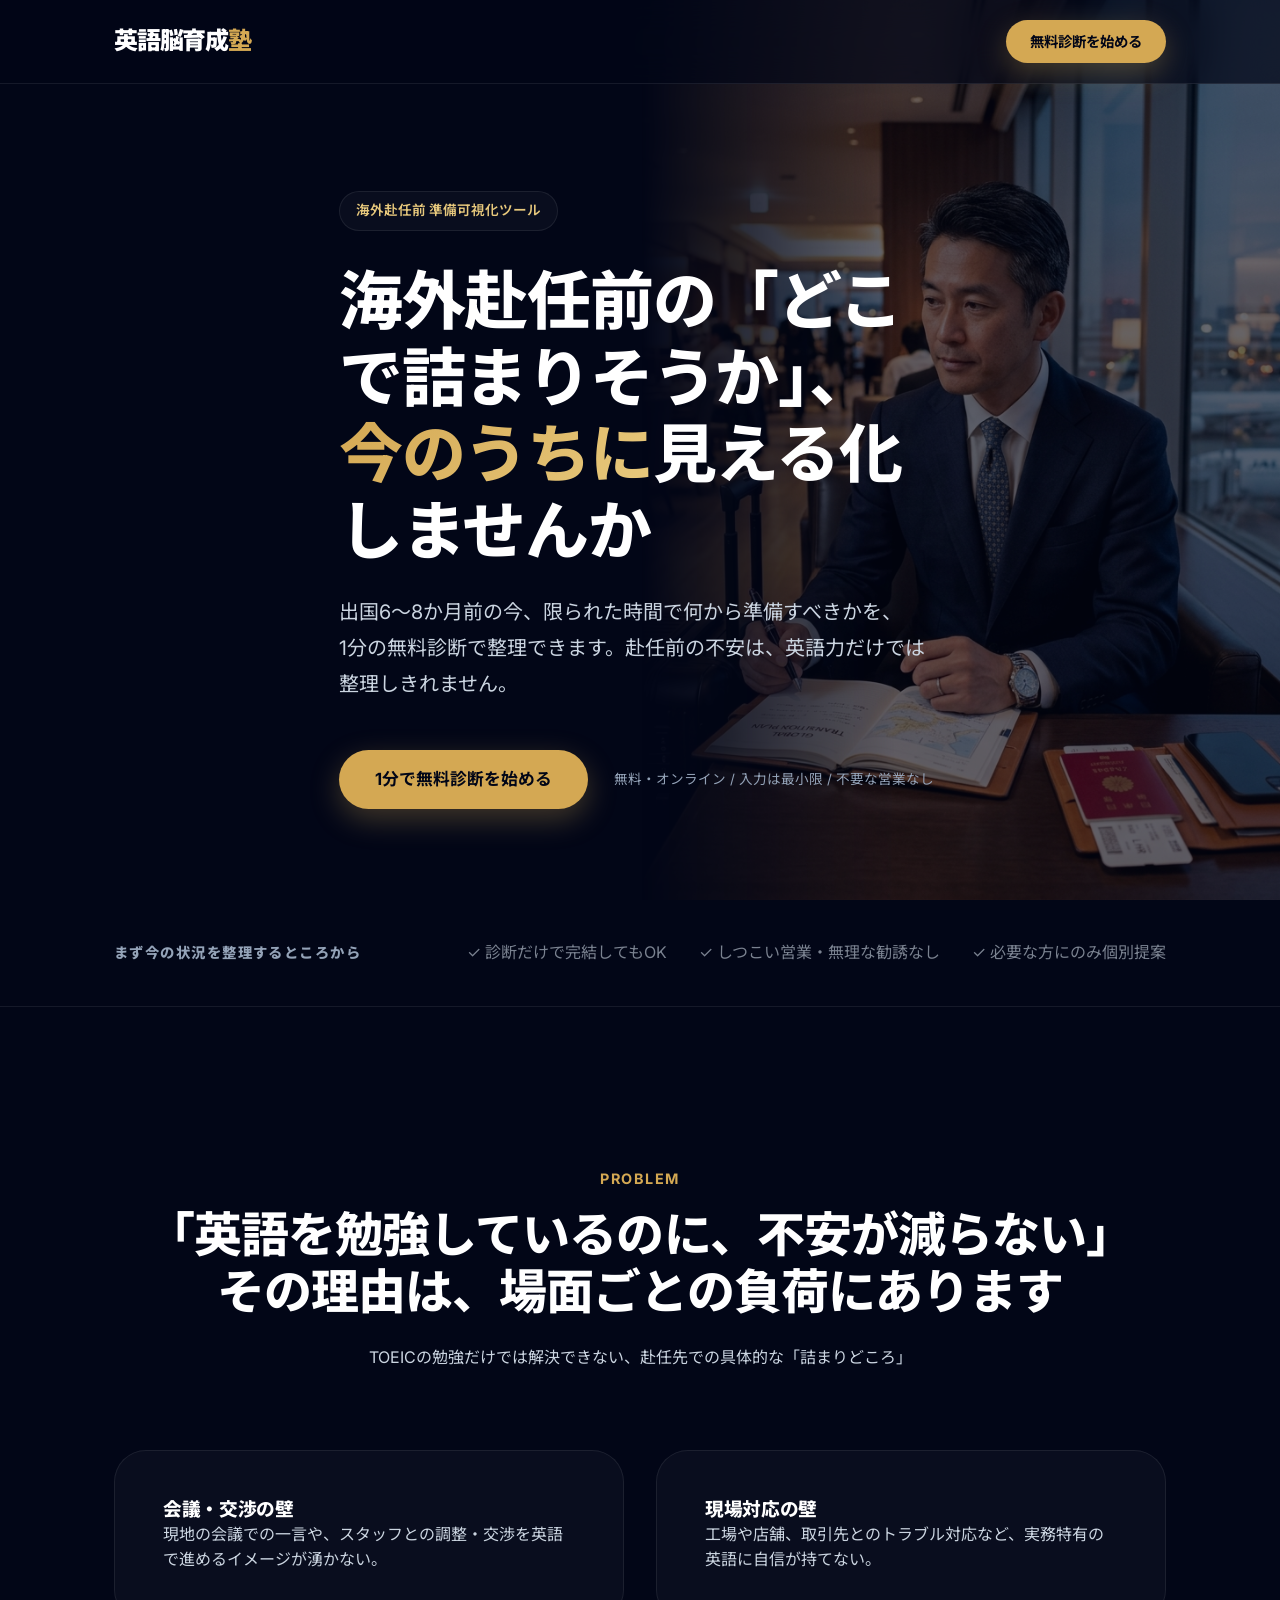
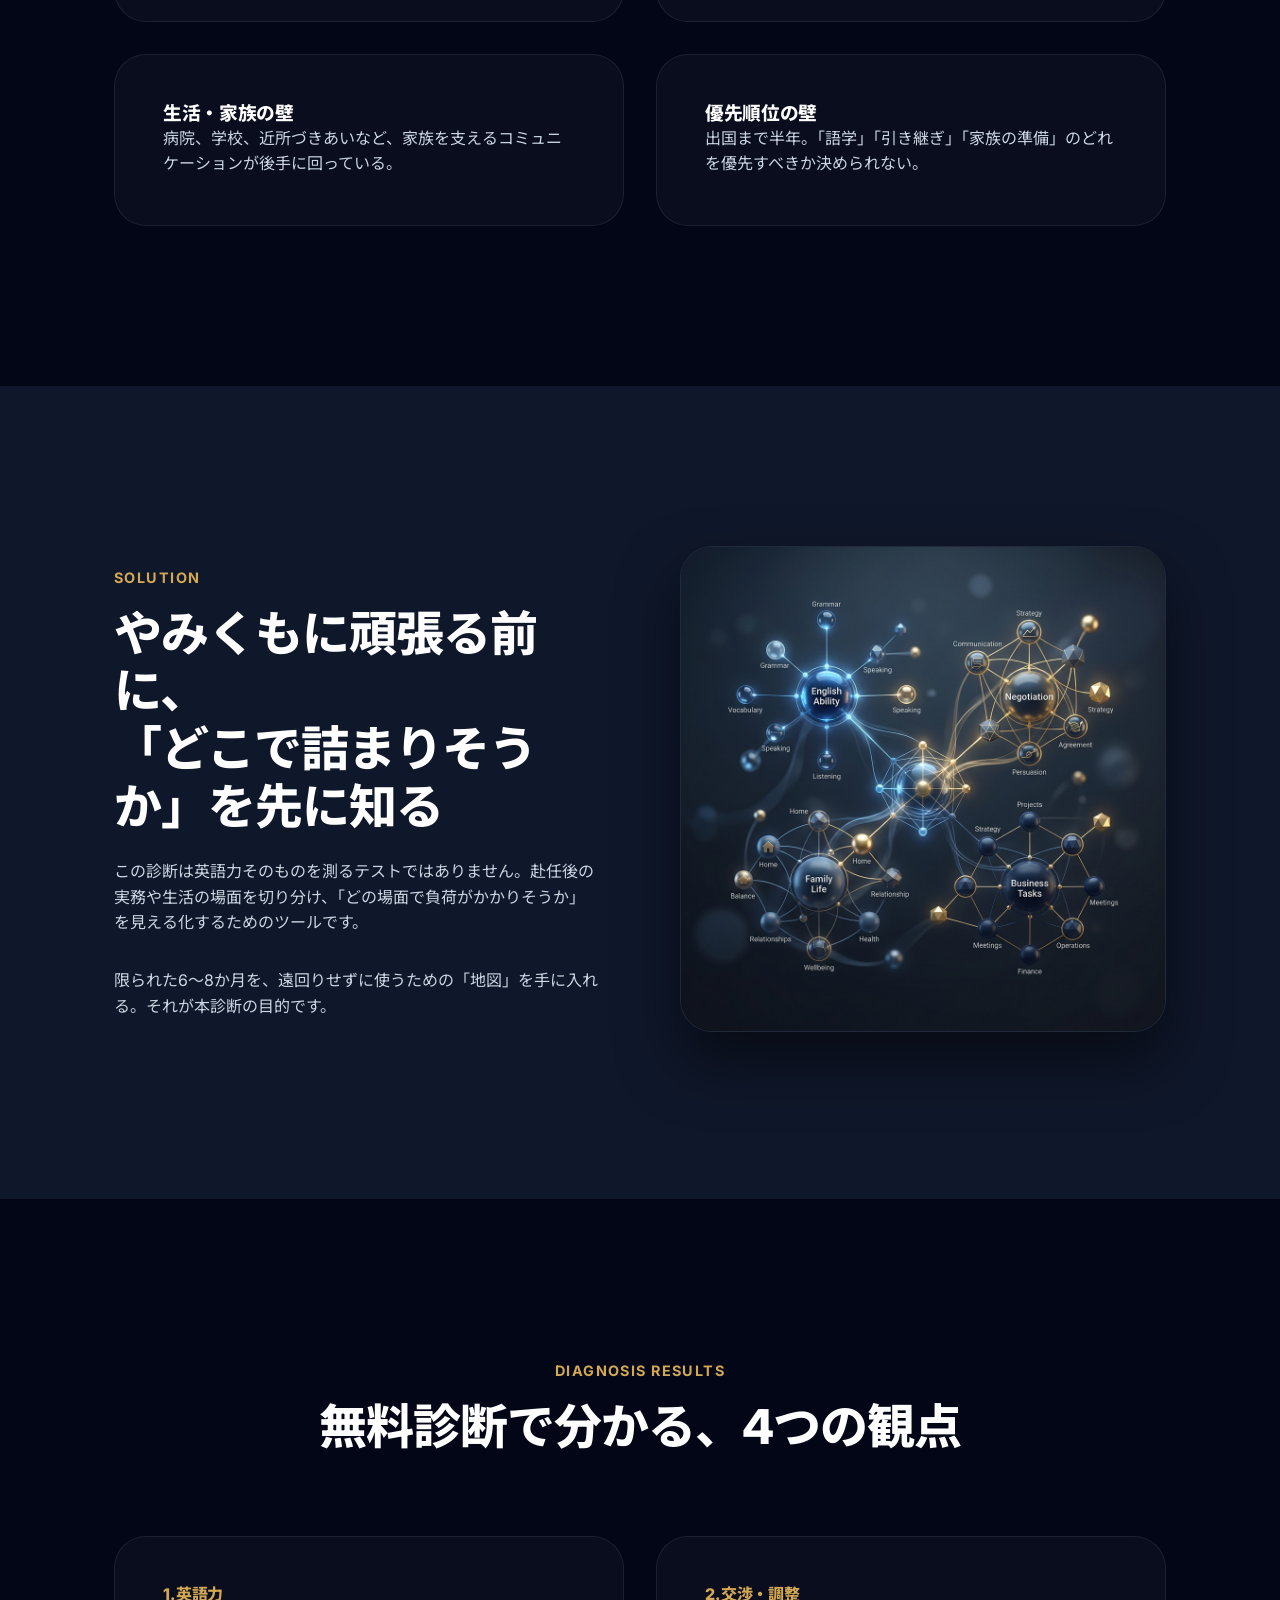
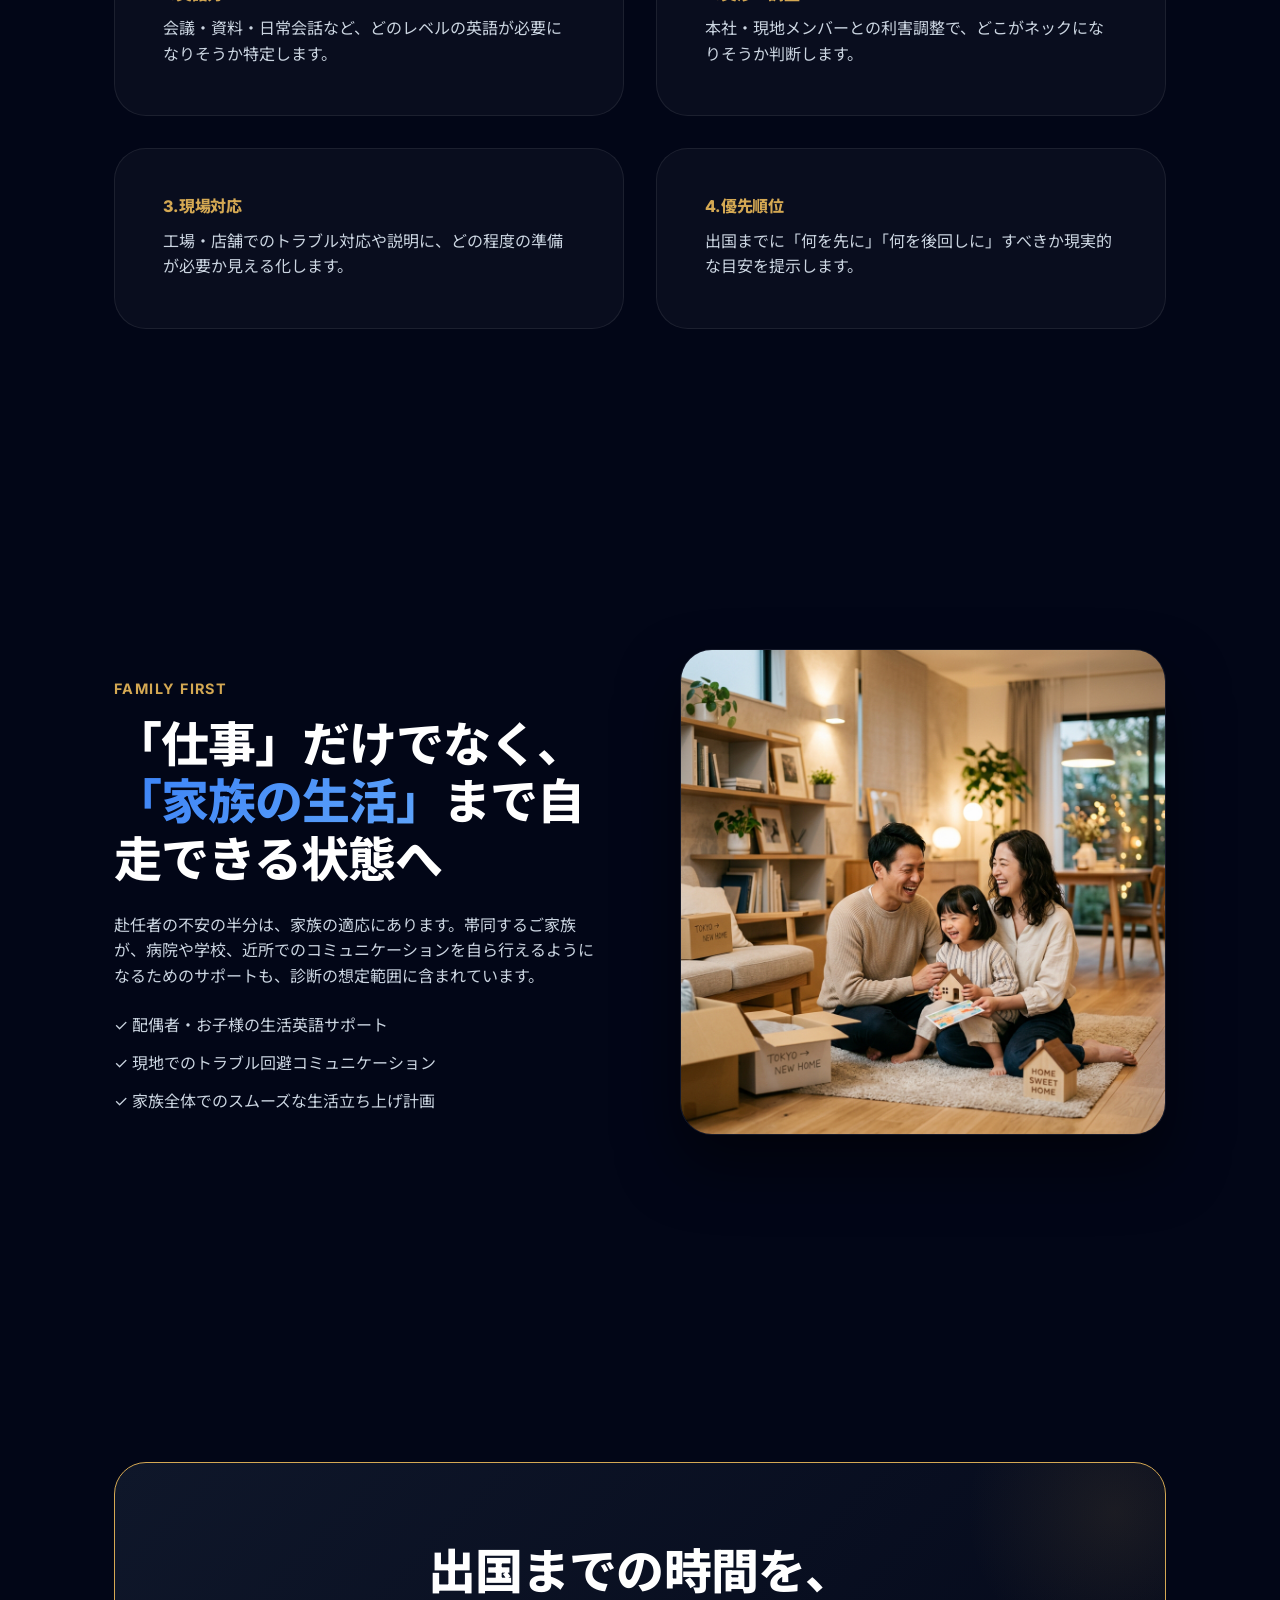
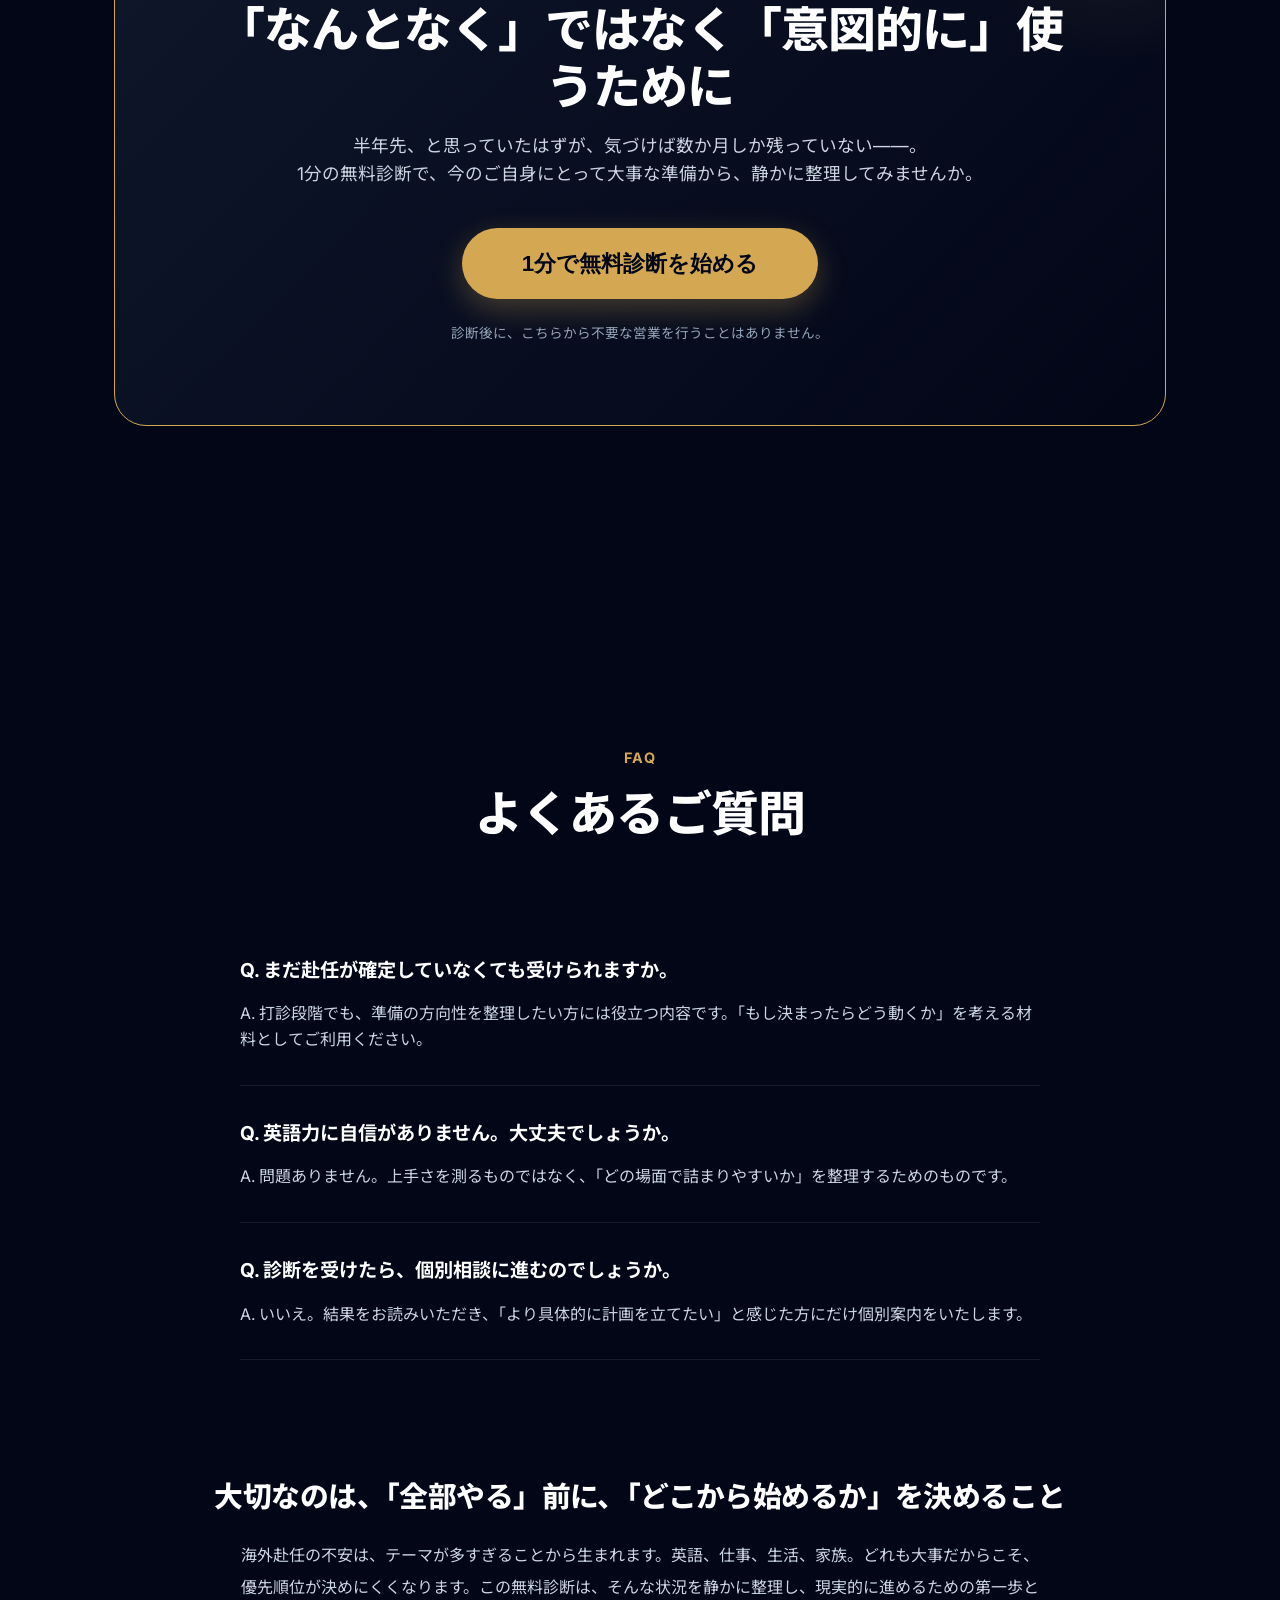
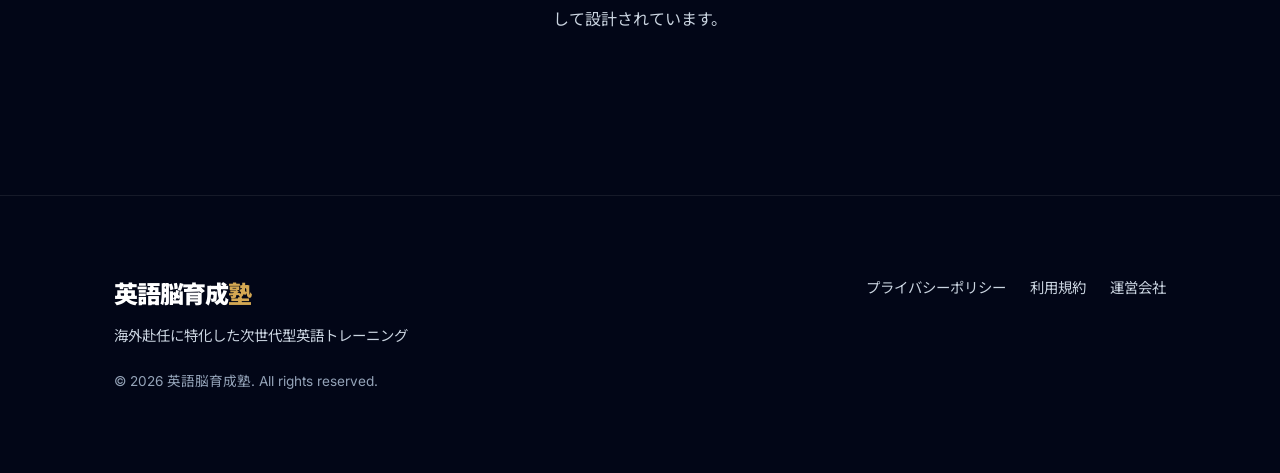
==== commit 59b71b2a: "Fix booking form to avoid re-asking name/email when coming from diagnosis page" ====
--- a/index.html
+++ b/index.html
@@ -230,7 +230,7 @@
   <!-- 診断用設定：ここでも Site key を同じ値で使う -->
   <script>
     window.DIAGNOSIS_CONFIG = {
-      gasEndpoint: 'https://script.google.com/macros/s/AKfycbw4aeSr8_KzqGqzOPv4esaiL5n5b6IVzYptGb-FpcrINCovAHlwTZ5VRNMMzunnBF94/exec',
+      gasEndpoint: 'https://script.google.com/macros/s/AKfycbxTmdXhCBgZ4kNq-6yrQYgLwo9uL7jH_m-bSITGDmNrVCYigLdKDawbTCldlGEVu6AS/exec',
       formSyncEnabled: false,
       siteKey: '6Leu6cAsAAAAAHXDwif8T25Hd37y4_gokyMW6dgt',
       recaptchaAction: 'submit_diagnosis'
